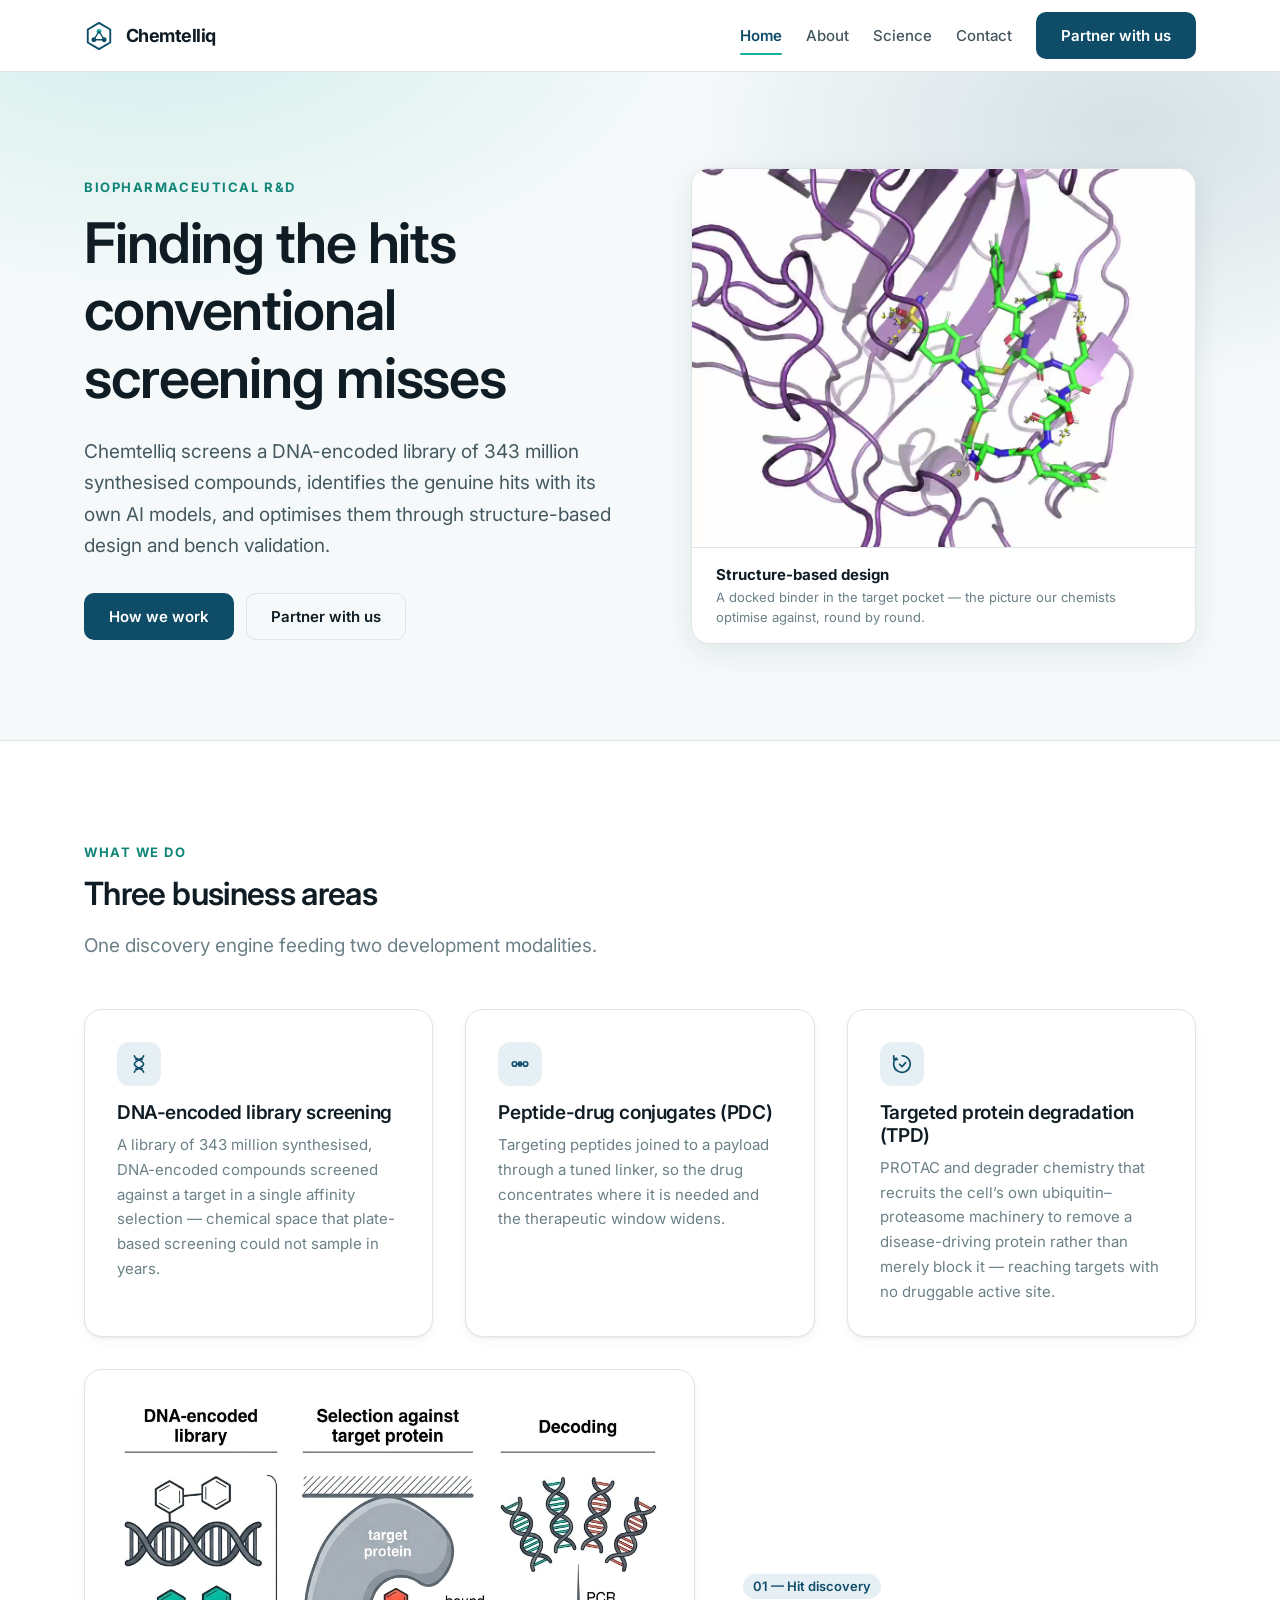
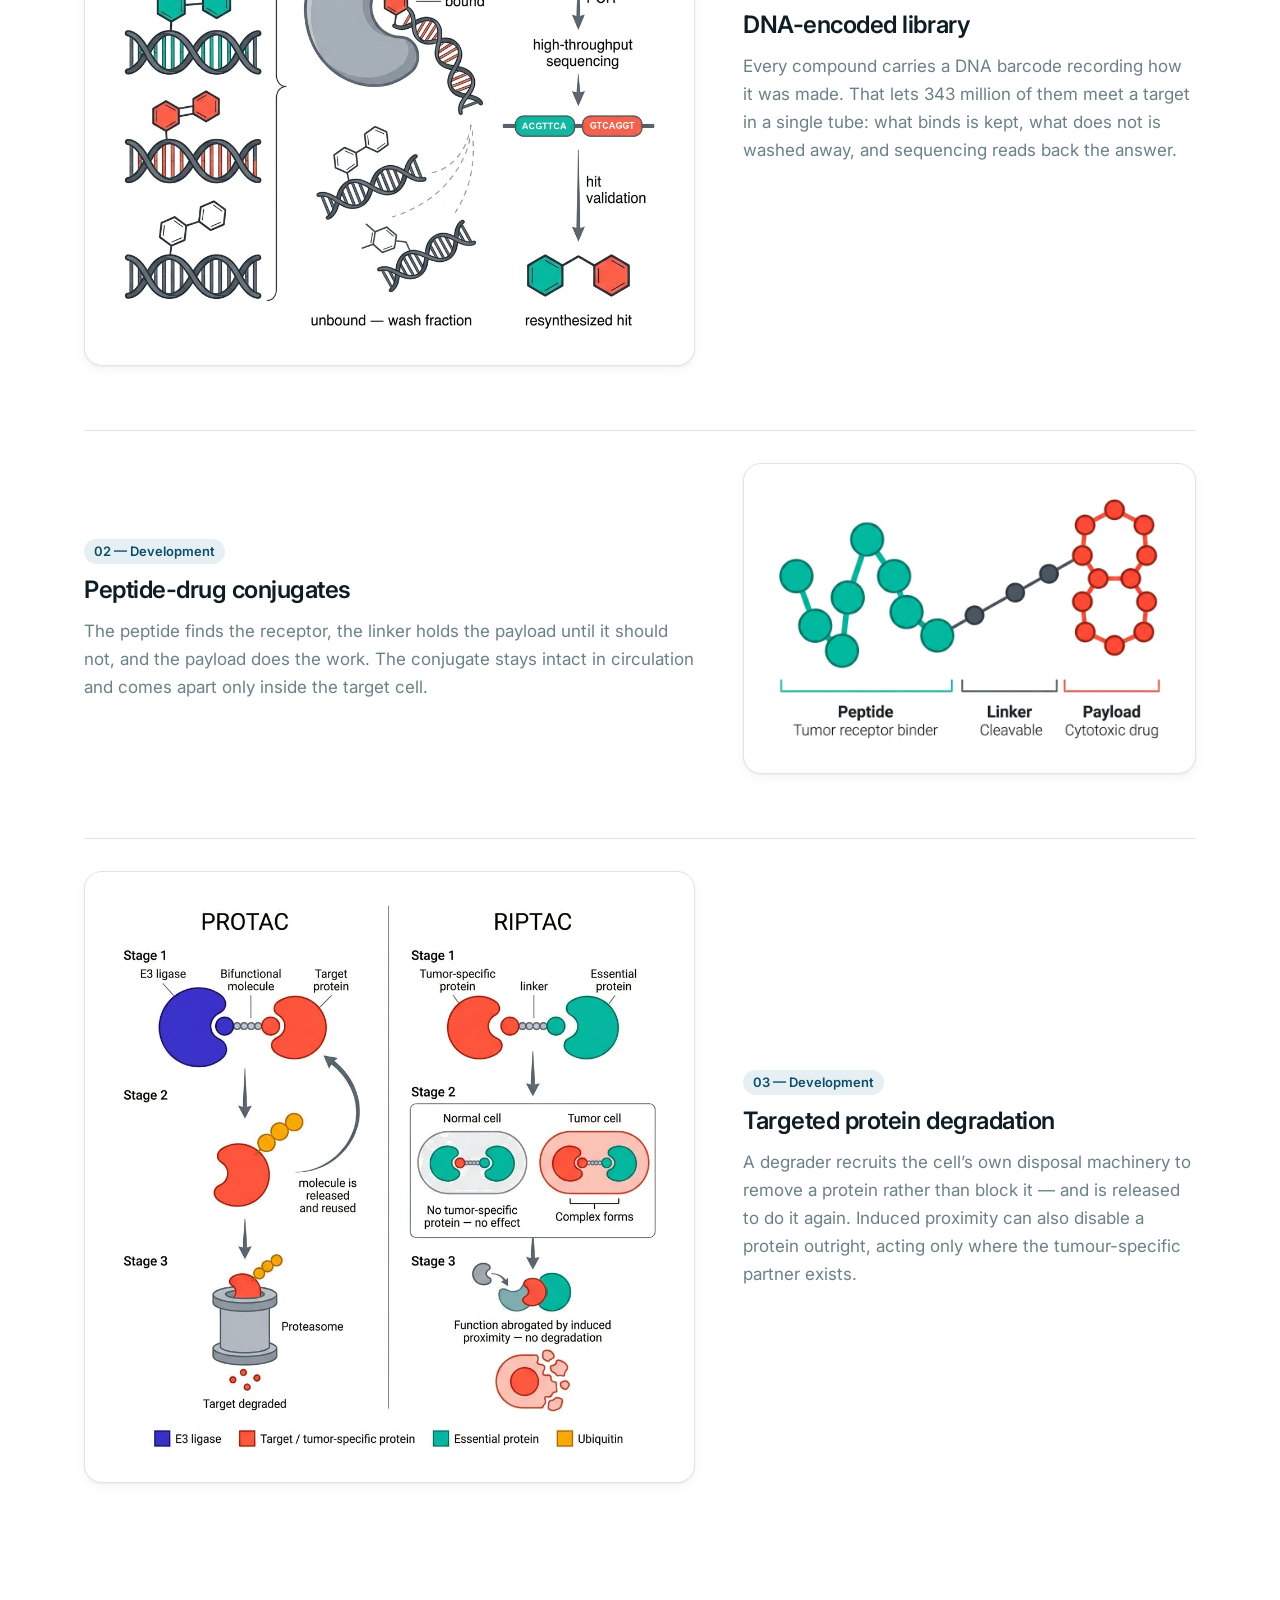
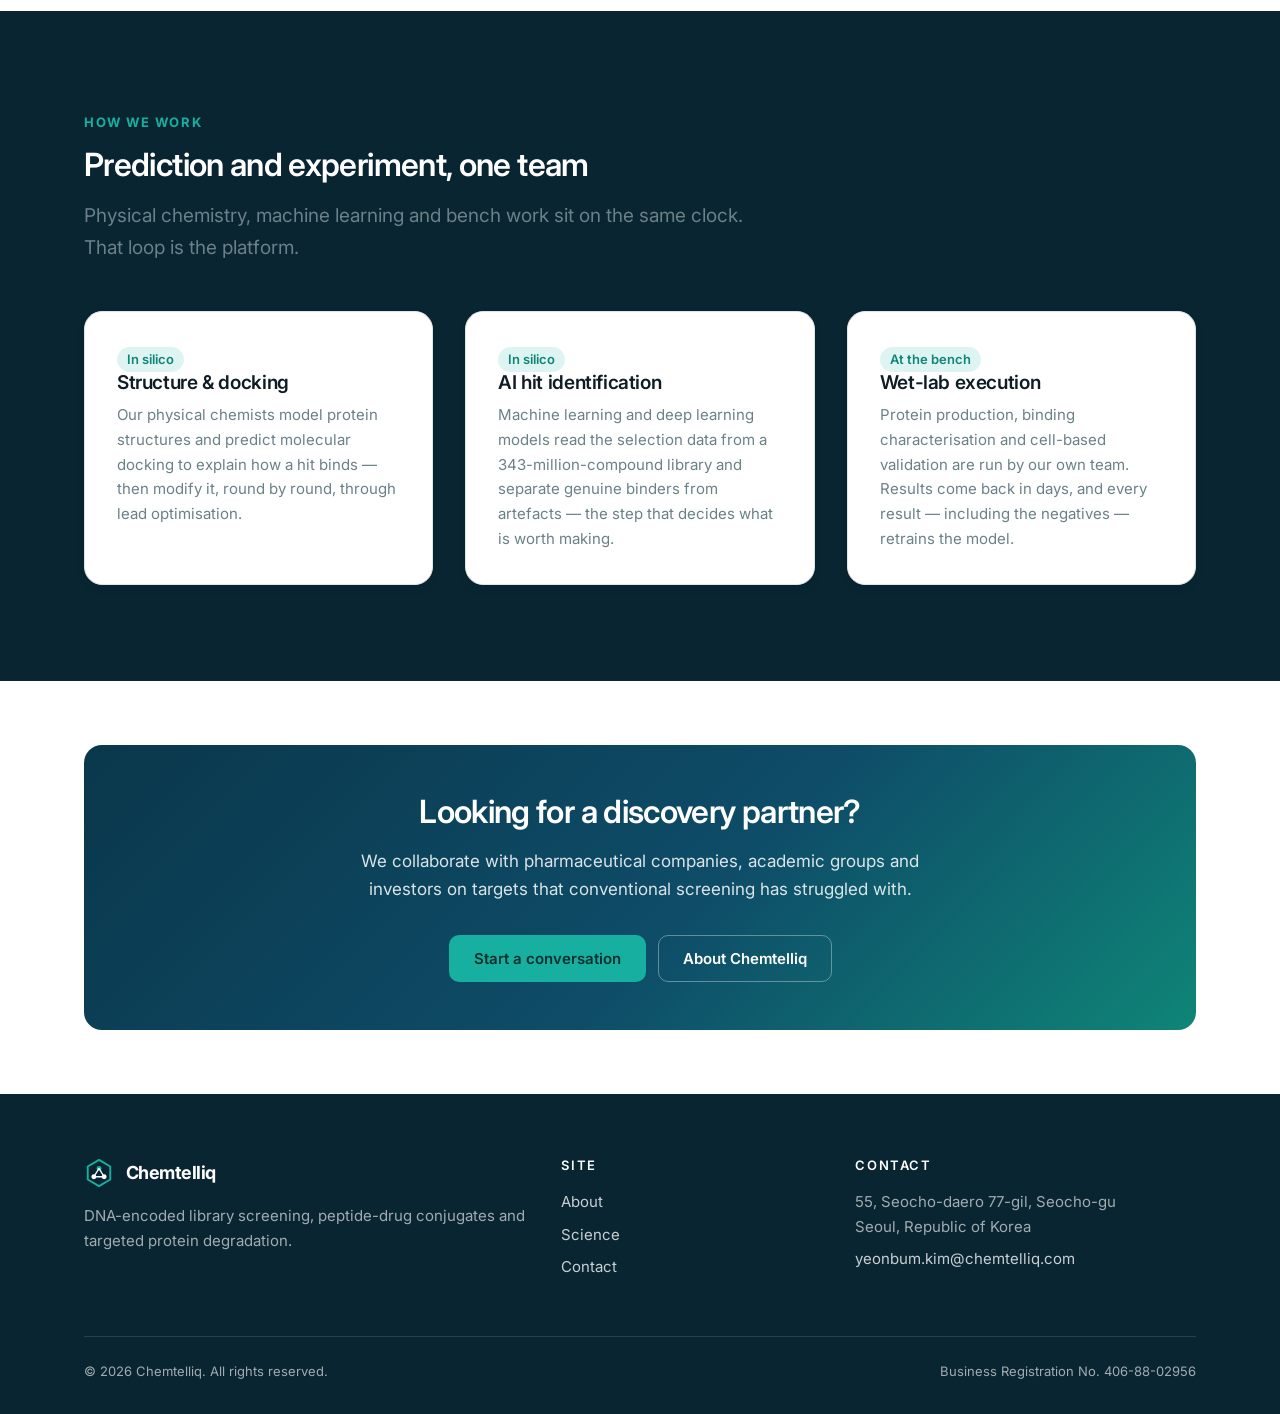
==== index.html @ c26b778a "Initial site Static corporate site for Chemtelliq: home, about, science, contact.  - DEL / PDC / TPD" ====
<!doctype html>
<html lang="en">
<head>
<meta charset="utf-8">
<meta name="viewport" content="width=device-width, initial-scale=1">
<title>Chemtelliq — DNA-encoded library screening and targeted therapeutics</title>
<meta name="description" content="Chemtelliq is a biopharmaceutical R&amp;D company in Seoul discovering hits through DNA-encoded library screening and developing peptide-drug conjugates and targeted protein degraders.">
<link rel="canonical" href="https://www.chemtelliq.com/">
<meta property="og:title" content="Chemtelliq — DNA-encoded library screening and targeted therapeutics">
<meta property="og:description" content="Chemtelliq is a biopharmaceutical R&amp;D company in Seoul discovering hits through DNA-encoded library screening and developing peptide-drug conjugates and targeted protein degraders.">
<meta property="og:type" content="website">
<meta property="og:url" content="https://www.chemtelliq.com/">
<link rel="icon" href="assets/img/favicon.svg" type="image/svg+xml">
<link rel="preconnect" href="https://fonts.googleapis.com">
<link rel="preconnect" href="https://fonts.gstatic.com" crossorigin>
<link href="https://fonts.googleapis.com/css2?family=Inter:wght@400;500;600;700&display=swap" rel="stylesheet">
<link rel="stylesheet" href="assets/css/main.css">
</head>
<body>
<a class="skip-link" href="#main">Skip to content</a>

<!-- ===== Header ===== -->
<header class="site-header">
  <div class="container">
    <a class="brand" href="index.html">
      <svg class="brand__mark" viewBox="0 0 32 32" aria-hidden="true">
        <path d="M16 2 28 9v14L16 30 4 23V9z" fill="none" stroke="#0e4c68" stroke-width="2" stroke-linejoin="round"/>
        <circle cx="16" cy="11" r="2.6" fill="#17b0a0"/>
        <circle cx="10.5" cy="20" r="2.6" fill="#0e4c68"/>
        <circle cx="21.5" cy="20" r="2.6" fill="#0e4c68"/>
        <path d="M16 11 10.5 20M16 11l5.5 9M10.5 20h11" stroke="#0e4c68" stroke-width="1.4"/>
      </svg>
      Chemtelliq
    </a>

    <button class="nav-toggle" data-nav-toggle type="button" aria-expanded="false" aria-controls="site-nav" aria-label="Toggle navigation">
      <span class="nav-toggle__bars"></span>
    </button>

    <nav class="nav" id="site-nav" data-nav aria-label="Main">
      <ul class="nav__list">
        <li><a class="nav__link" href="index.html" aria-current="page">Home</a></li>
        <li><a class="nav__link" href="about.html">About</a></li>
        <li><a class="nav__link" href="science.html">Science</a></li>
        <li><a class="nav__link" href="contact.html">Contact</a></li>
      </ul>
      <a class="btn btn--primary" href="contact.html">Partner with us</a>
    </nav>
  </div>
</header>

<main id="main">

  <!-- ===== Hero ===== -->
  <section class="hero">
    <div class="container hero__inner">
      <div>
        <span class="eyebrow">Biopharmaceutical R&amp;D</span>
        <!-- TODO (2-1): headline is a DRAFT - please confirm or rewrite -->
        <h1>Finding the hits conventional screening misses</h1>
        <!-- TODO (2-2): lead paragraph is a DRAFT -->
        <p class="hero__lead">
          Chemtelliq screens a DNA-encoded library of 343 million synthesised compounds,
          identifies the genuine hits with its own AI models, and optimises them through
          structure-based design and bench validation.
        </p>
        <div class="btn-row">
          <a class="btn btn--primary" href="science.html">How we work</a>
          <a class="btn btn--ghost" href="contact.html">Partner with us</a>
        </div>
      </div>

      <figure class="media-figure" data-reveal>
        <video
          poster="assets/video/docking-1-poster.jpg"
          src="assets/video/docking-1.mp4"
          autoplay muted loop playsinline preload="metadata"
          aria-label="A ligand bound in the pocket of a target protein, rotating slowly.
                      The protein backbone is drawn as a purple ribbon and the ligand as
                      green sticks, with predicted hydrogen-bond distances labelled."></video>
        <button class="media-toggle" type="button" data-media-toggle
                aria-pressed="false" aria-label="Pause animation">
          <svg class="icon-pause" viewBox="0 0 12 14" fill="currentColor" aria-hidden="true"><rect x="0" y="0" width="4" height="14" rx="1"/><rect x="8" y="0" width="4" height="14" rx="1"/></svg>
          <svg class="icon-play" viewBox="0 0 12 14" fill="currentColor" aria-hidden="true"><path d="M0 1.2v11.6a1 1 0 0 0 1.5.87l9.6-5.8a1 1 0 0 0 0-1.74L1.5.33A1 1 0 0 0 0 1.2z"/></svg>
        </button>
        <figcaption>
          <strong>Structure-based design</strong>
          A docked binder in the target pocket &mdash; the picture our chemists optimise
          against, round by round.
        </figcaption>
      </figure>
    </div>
  </section>

  <!-- ===== Capabilities ===== -->
  <section class="section">
    <div class="container">
      <div class="section-head" data-reveal>
        <span class="eyebrow">What we do</span>
        <h2>Three business areas</h2>
        <p>One discovery engine feeding two development modalities.</p>
      </div>

      <div class="grid grid--3">
        <article class="card card--link" data-reveal>
          <span class="card__icon" aria-hidden="true">
            <svg width="22" height="22" viewBox="0 0 24 24" fill="none" stroke="currentColor" stroke-width="1.8" stroke-linecap="round" stroke-linejoin="round">
              <path d="M7 3c0 4 10 5 10 9s-10 5-10 9"/><path d="M17 3c0 4-10 5-10 9s10 5 10 9"/><path d="M8.5 7h7M8.5 17h7"/>
            </svg>
          </span>
          <h3>DNA-encoded library screening</h3>
          <p>A library of 343 million synthesised, DNA-encoded compounds screened against a target in a single affinity selection &mdash; chemical space that plate-based screening could not sample in years.</p>
        </article>
        <article class="card card--link" data-reveal>
          <span class="card__icon" aria-hidden="true">
            <svg width="22" height="22" viewBox="0 0 24 24" fill="none" stroke="currentColor" stroke-width="1.8" stroke-linecap="round" stroke-linejoin="round">
              <circle cx="6" cy="12" r="2.5"/><circle cx="18" cy="12" r="2.5"/><path d="M8.5 12h7"/><path d="M11 9.5v5M13 9.5v5"/>
            </svg>
          </span>
          <h3>Peptide-drug conjugates (PDC)</h3>
          <p>Targeting peptides joined to a payload through a tuned linker, so the drug concentrates where it is needed and the therapeutic window widens.</p>
        </article>
        <article class="card card--link" data-reveal>
          <span class="card__icon" aria-hidden="true">
            <svg width="22" height="22" viewBox="0 0 24 24" fill="none" stroke="currentColor" stroke-width="1.8" stroke-linecap="round" stroke-linejoin="round">
              <path d="M12 3a9 9 0 1 1-6.4 2.6"/><path d="M3 3v4h4"/><path d="M9.5 12.5 12 15l4-4.5"/>
            </svg>
          </span>
          <h3>Targeted protein degradation (TPD)</h3>
          <p>PROTAC and degrader chemistry that recruits the cell&rsquo;s own ubiquitin&ndash;proteasome machinery to remove a disease-driving protein rather than merely block it &mdash; reaching targets with no druggable active site.</p>
        </article>
      </div>

      <div class="explainer mt-8">

        <figure class="explainer__row" data-reveal>
          <div class="explainer__media">
            <img src="assets/img/del-workflow.webp" width="1000" height="974" loading="lazy" decoding="async"
                 alt="Three stages side by side. DNA-encoded library: small molecules
                      each attached to a DNA double helix that encodes their structure.
                      Selection against target protein: the library is washed over an
                      immobilised target; one compound stays bound while the rest leave
                      in the wash fraction. Decoding: the bound compounds' DNA tags are
                      amplified by PCR, read by high-throughput sequencing, and the hit
                      is resynthesised without its tag for validation.">
          </div>
          <figcaption class="explainer__body">
            <span class="tag">01 &mdash; Hit discovery</span>
            <h3>DNA-encoded library</h3>
            <p>Every compound carries a DNA barcode recording how it was made. That lets
               343 million of them meet a target in a single tube: what binds is kept,
               what does not is washed away, and sequencing reads back the answer.</p>
          </figcaption>
        </figure>

        <figure class="explainer__row explainer__row--flip" data-reveal>
          <div class="explainer__media">
            <img src="assets/img/pdc-structure.webp" width="956" height="620" loading="lazy" decoding="async"
                 alt="A peptide-drug conjugate in three parts: a chain of linked circles
                      labelled Peptide, tumour receptor binder; a short chain labelled
                      Linker, cleavable; and a ring structure labelled Payload,
                      cytotoxic drug.">
          </div>
          <figcaption class="explainer__body">
            <span class="tag">02 &mdash; Development</span>
            <h3>Peptide-drug conjugates</h3>
            <p>The peptide finds the receptor, the linker holds the payload until it
               should not, and the payload does the work. The conjugate stays intact in
               circulation and comes apart only inside the target cell.</p>
          </figcaption>
        </figure>

        <figure class="explainer__row" data-reveal>
          <div class="explainer__media">
            <img src="assets/img/tpd-protac-riptac.webp" width="999" height="1001" loading="lazy" decoding="async"
                 alt="Two approaches side by side. PROTAC: a bifunctional molecule brings
                      an E3 ligase and the target protein together, the target is
                      ubiquitinated and destroyed by the proteasome, and the molecule is
                      released and reused. RIPTAC: a linker holds a tumour-specific
                      protein against an essential protein; in a normal cell the
                      tumour-specific protein is absent so nothing happens, while in a
                      tumour cell the complex forms and the essential protein's function
                      is abrogated by induced proximity, without degradation.">
          </div>
          <figcaption class="explainer__body">
            <span class="tag">03 &mdash; Development</span>
            <h3>Targeted protein degradation</h3>
            <p>A degrader recruits the cell&rsquo;s own disposal machinery to remove a
               protein rather than block it &mdash; and is released to do it again.
               Induced proximity can also disable a protein outright, acting only where
               the tumour-specific partner exists.</p>
          </figcaption>
        </figure>

      </div>
    </div>
  </section>

  <!-- ===== How we work: in silico + at the bench ===== -->
  <section class="section section--dark">
    <div class="container">
      <div class="section-head" data-reveal>
        <span class="eyebrow">How we work</span>
        <h2>Prediction and experiment, one team</h2>
        <p>Physical chemistry, machine learning and bench work sit on the same clock.
           That loop is the platform.</p>
      </div>

      <div class="grid grid--3">
        <article class="card" data-reveal>
          <span class="tag tag--accent">In silico</span>
          <h3>Structure &amp; docking</h3>
          <p>Our physical chemists model protein structures and predict molecular
             docking to explain how a hit binds &mdash; then modify it, round by round,
             through lead optimisation.</p>
        </article>

        <article class="card" data-reveal>
          <span class="tag tag--accent">In silico</span>
          <h3>AI hit identification</h3>
          <p>Machine learning and deep learning models read the selection data from a
             343-million-compound library and separate genuine binders from artefacts
             &mdash; the step that decides what is worth making.</p>
        </article>

        <article class="card" data-reveal>
          <span class="tag tag--accent">At the bench</span>
          <h3>Wet-lab execution</h3>
          <p>Protein production, binding characterisation and cell-based validation are
             run by our own team. Results come back in days, and every result &mdash;
             including the negatives &mdash; retrains the model.</p>
        </article>
      </div>
    </div>
  </section>

  <!-- ===== Key figures (REMOVED) =====
       The 343M / 2 / 2024 band was taken out at the client's request.
       Original markup is archived in README.md under "Archived sections". -->

  <!-- ===== Pipeline (REMOVED) =====
       The whole pipeline block - stage chart, note and "View as table" - was taken
       out of the home page along with pipeline.html. Original markup is archived in
       README.md under "Archived sections". -->

  <!-- ===== CTA ===== -->
  <section class="section section--tight">
    <div class="container">
      <div class="cta" data-reveal>
        <h2>Looking for a discovery partner?</h2>
        <p>We collaborate with pharmaceutical companies, academic groups and investors
           on targets that conventional screening has struggled with.</p>
        <div class="btn-row">
          <a class="btn btn--accent" href="contact.html">Start a conversation</a>
          <a class="btn btn--on-dark" href="about.html">About Chemtelliq</a>
        </div>
      </div>
    </div>
  </section>



</main>

<!-- ===== Footer ===== -->
<footer class="site-footer">
  <div class="container">
    <div class="footer__grid">
      <div class="footer__brand">
        <a class="brand" href="index.html">
          <svg class="brand__mark" viewBox="0 0 32 32" aria-hidden="true">
            <path d="M16 2 28 9v14L16 30 4 23V9z" fill="none" stroke="#17b0a0" stroke-width="2" stroke-linejoin="round"/>
            <circle cx="16" cy="11" r="2.6" fill="#17b0a0"/>
            <circle cx="10.5" cy="20" r="2.6" fill="#ffffff"/>
            <circle cx="21.5" cy="20" r="2.6" fill="#ffffff"/>
            <path d="M16 11 10.5 20M16 11l5.5 9M10.5 20h11" stroke="#ffffff" stroke-width="1.4"/>
          </svg>
          Chemtelliq
        </a>
        <p>DNA-encoded library screening, peptide-drug conjugates and targeted protein degradation.</p>
      </div>

      <div>
        <h4>Site</h4>
        <ul class="footer__list">
          <li><a href="about.html">About</a></li>
          <li><a href="science.html">Science</a></li>
          <li><a href="contact.html">Contact</a></li>
        </ul>
      </div>

      <div>
        <h4>Contact</h4>
        <ul class="footer__list">
          <!-- TODO: building name / floor / unit still missing from the address -->
          <li>55, Seocho-daero 77-gil, Seocho-gu<br>Seoul, Republic of Korea</li>
          <li><a href="mailto:yeonbum.kim@chemtelliq.com">yeonbum.kim@chemtelliq.com</a></li>
        </ul>
      </div>
    </div>

    <div class="footer__bottom">
      <!-- TODO: confirm the registered English company name (Inc. / Co., Ltd.) and
           whether the representative director's name should be listed here -->
      <span>&copy; <span data-year>2026</span> Chemtelliq. All rights reserved.</span>
      <span>Business Registration No. 406-88-02956</span>
    </div>
  </div>
</footer>

<script src="assets/js/main.js" defer></script>
</body>
</html>
---- assets/css/main.css ----
/* ============================================================
   Chemtelliq — main.css
   Design tokens first, then base, layout, components, utilities.
   Keep component blocks self-contained so they port cleanly to
   a component framework later.
   ============================================================ */

/* ---------- Tokens ---------- */
:root {
  /* Brand */
  --c-brand:        #0e4c68;
  --c-brand-dark:   #0a374b;
  --c-brand-light:  #e6f0f4;
  --c-accent:       #17b0a0;
  --c-accent-dark:  #0f8577;

  /* Neutrals */
  --c-ink:          #0f1c24;
  --c-body:         #44585f;
  --c-muted:        #6b8087;
  --c-line:         #dde5e8;
  --c-surface:      #ffffff;
  --c-surface-alt:  #f5f9fa;
  --c-surface-deep: #0a2532;

  /* Type */
  --font-sans: "Inter", -apple-system, BlinkMacSystemFont, "Segoe UI",
               "Apple SD Gothic Neo", "Noto Sans KR", Roboto, sans-serif;

  --fs-xs:   0.8125rem;
  --fs-sm:   0.9375rem;
  --fs-base: 1.0625rem;
  --fs-lg:   1.1875rem;
  --fs-xl:   1.5rem;
  --fs-2xl:  2rem;
  --fs-3xl:  2.75rem;
  --fs-4xl:  3.5rem;

  /* Space */
  --sp-1: 0.25rem;
  --sp-2: 0.5rem;
  --sp-3: 0.75rem;
  --sp-4: 1rem;
  --sp-6: 1.5rem;
  --sp-8: 2rem;
  --sp-12: 3rem;
  --sp-16: 4rem;
  --sp-24: 6rem;

  /* Other */
  --radius:    10px;
  --radius-lg: 18px;
  --shadow-sm: 0 1px 2px rgba(15, 28, 36, .06), 0 4px 12px rgba(15, 28, 36, .04);
  --shadow-md: 0 8px 30px rgba(15, 28, 36, .09);
  --maxw:      1160px;
  --header-h:  72px;
  --ease:      cubic-bezier(.22, .61, .36, 1);
}

/* ---------- Reset / base ---------- */
*, *::before, *::after { box-sizing: border-box; }

html {
  -webkit-text-size-adjust: 100%;
  scroll-behavior: smooth;
  scroll-padding-top: calc(var(--header-h) + 16px);
}

body {
  margin: 0;
  font-family: var(--font-sans);
  font-size: var(--fs-base);
  line-height: 1.65;
  color: var(--c-body);
  background: var(--c-surface);
  -webkit-font-smoothing: antialiased;
  text-rendering: optimizeLegibility;
}

h1, h2, h3, h4 {
  margin: 0 0 var(--sp-4);
  color: var(--c-ink);
  font-weight: 600;
  line-height: 1.2;
  letter-spacing: -0.02em;
}
h1 { font-size: var(--fs-3xl); }
h2 { font-size: var(--fs-2xl); }
h3 { font-size: var(--fs-xl); }
h4 { font-size: var(--fs-lg); }

p  { margin: 0 0 var(--sp-4); }
p:last-child { margin-bottom: 0; }

a {
  color: var(--c-brand);
  text-decoration: none;
  transition: color .18s var(--ease);
}
a:hover { color: var(--c-accent-dark); }

img, svg { max-width: 100%; height: auto; display: block; }

ul, ol { margin: 0 0 var(--sp-4); padding-left: 1.25em; }
li + li { margin-top: var(--sp-2); }

hr { border: 0; border-top: 1px solid var(--c-line); margin: var(--sp-12) 0; }

:focus-visible {
  outline: 3px solid var(--c-accent);
  outline-offset: 3px;
  border-radius: 4px;
}

/* ---------- Layout ---------- */
.container {
  width: 100%;
  max-width: var(--maxw);
  margin-inline: auto;
  padding-inline: var(--sp-6);
}
.container--narrow { max-width: 780px; }

.section { padding-block: var(--sp-24); }
.section--tight { padding-block: var(--sp-16); }
.section--alt { background: var(--c-surface-alt); }
.section--dark {
  background: var(--c-surface-deep);
  color: rgba(255, 255, 255, .78);
}
.section--dark h1,
.section--dark h2,
.section--dark h3 { color: #fff; }

.grid { display: grid; gap: var(--sp-8); }
@media (min-width: 720px) {
  .grid--2 { grid-template-columns: repeat(2, 1fr); }
  .grid--3 { grid-template-columns: repeat(3, 1fr); }
}
@media (min-width: 960px) {
  .grid--4 { grid-template-columns: repeat(4, 1fr); }
}

.stack > * + * { margin-top: var(--sp-4); }

/* ---------- Skip link ---------- */
.skip-link {
  position: absolute;
  left: -9999px;
  top: 0;
  z-index: 100;
  background: var(--c-brand);
  color: #fff;
  padding: var(--sp-3) var(--sp-4);
  border-radius: 0 0 var(--radius) 0;
}
.skip-link:focus { left: 0; color: #fff; }

/* ---------- Header ---------- */
.site-header {
  position: sticky;
  top: 0;
  z-index: 50;
  height: var(--header-h);
  display: flex;
  align-items: center;
  background: rgba(255, 255, 255, .88);
  backdrop-filter: saturate(160%) blur(12px);
  border-bottom: 1px solid var(--c-line);
}
.site-header .container {
  display: flex;
  align-items: center;
  justify-content: space-between;
  gap: var(--sp-6);
}

.brand {
  display: inline-flex;
  align-items: center;
  gap: var(--sp-3);
  font-weight: 700;
  font-size: 1.125rem;
  letter-spacing: -0.03em;
  color: var(--c-ink);
}
.brand:hover { color: var(--c-ink); }
.brand__mark {
  width: 30px;
  height: 30px;
  flex: none;
}

.nav { display: flex; align-items: center; gap: var(--sp-6); }
.nav__list {
  display: flex;
  align-items: center;
  gap: var(--sp-6);
  list-style: none;
  margin: 0;
  padding: 0;
}
.nav__list li { margin: 0; }
.nav__link {
  font-size: var(--fs-sm);
  font-weight: 500;
  color: var(--c-body);
  padding-block: var(--sp-2);
  position: relative;
}
.nav__link:hover { color: var(--c-ink); }
.nav__link[aria-current="page"] { color: var(--c-brand); font-weight: 600; }
.nav__link[aria-current="page"]::after {
  content: "";
  position: absolute;
  left: 0; right: 0; bottom: -2px;
  height: 2px;
  background: var(--c-accent);
  border-radius: 2px;
}

.nav-toggle {
  display: none;
  width: 42px;
  height: 42px;
  border: 1px solid var(--c-line);
  border-radius: var(--radius);
  background: var(--c-surface);
  cursor: pointer;
  padding: 0;
  align-items: center;
  justify-content: center;
}
.nav-toggle__bars,
.nav-toggle__bars::before,
.nav-toggle__bars::after {
  display: block;
  width: 18px;
  height: 2px;
  background: var(--c-ink);
  border-radius: 2px;
  transition: transform .22s var(--ease), opacity .16s linear;
}
.nav-toggle__bars { position: relative; }
.nav-toggle__bars::before,
.nav-toggle__bars::after { content: ""; position: absolute; left: 0; }
.nav-toggle__bars::before { top: -6px; }
.nav-toggle__bars::after  { top: 6px; }
.nav-toggle[aria-expanded="true"] .nav-toggle__bars { background: transparent; }
.nav-toggle[aria-expanded="true"] .nav-toggle__bars::before { transform: translateY(6px) rotate(45deg); }
.nav-toggle[aria-expanded="true"] .nav-toggle__bars::after  { transform: translateY(-6px) rotate(-45deg); }

@media (max-width: 860px) {
  .nav-toggle { display: inline-flex; }
  /* Anchored to the header rather than the viewport: the header's
     backdrop-filter makes it a containing block, so `fixed` here would
     resolve against the header anyway — absolute is the honest version. */
  .nav {
    position: absolute;
    top: 100%;
    left: 0;
    right: 0;
    display: block;
    max-height: calc(100vh - var(--header-h));
    overflow-y: auto;
    background: var(--c-surface);
    border-bottom: 1px solid var(--c-line);
    box-shadow: var(--shadow-md);
    padding: var(--sp-4) var(--sp-6) var(--sp-8);
    transform: translateY(-8px);
    opacity: 0;
    visibility: hidden;
    transition: opacity .18s linear, transform .22s var(--ease), visibility .18s;
  }
  .nav[data-open="true"] { opacity: 1; visibility: visible; transform: none; }
  .nav__list { flex-direction: column; align-items: stretch; gap: 0; }
  .nav__list li + li { border-top: 1px solid var(--c-line); }
  .nav__link { display: block; padding: var(--sp-4) 0; font-size: var(--fs-base); }
  .nav__link[aria-current="page"]::after { display: none; }
  .nav .btn { margin-top: var(--sp-4); width: 100%; justify-content: center; }
}

/* ---------- Buttons ---------- */
.btn {
  display: inline-flex;
  align-items: center;
  gap: var(--sp-2);
  padding: var(--sp-3) var(--sp-6);
  border-radius: var(--radius);
  border: 1px solid transparent;
  font-size: var(--fs-sm);
  font-weight: 600;
  line-height: 1.4;
  cursor: pointer;
  transition: background .18s var(--ease), border-color .18s var(--ease),
              color .18s var(--ease), transform .12s var(--ease);
}
.btn:active { transform: translateY(1px); }

.btn--primary { background: var(--c-brand); color: #fff; }
.btn--primary:hover { background: var(--c-brand-dark); color: #fff; }

.btn--accent { background: var(--c-accent); color: #04302b; }
.btn--accent:hover { background: var(--c-accent-dark); color: #fff; }

.btn--ghost {
  background: transparent;
  border-color: var(--c-line);
  color: var(--c-ink);
}
.btn--ghost:hover { border-color: var(--c-brand); color: var(--c-brand); }

.btn--on-dark {
  background: transparent;
  border-color: rgba(255, 255, 255, .35);
  color: #fff;
}
.btn--on-dark:hover { background: rgba(255, 255, 255, .1); color: #fff; }

.btn-row { display: flex; flex-wrap: wrap; gap: var(--sp-3); }

/* ---------- Hero ---------- */
.hero {
  position: relative;
  overflow: hidden;
  background:
    radial-gradient(900px 480px at 12% -10%, rgba(23, 176, 160, .16), transparent 60%),
    radial-gradient(700px 420px at 88% 8%, rgba(14, 76, 104, .14), transparent 62%),
    var(--c-surface-alt);
  border-bottom: 1px solid var(--c-line);
  padding-block: var(--sp-24);
}
.hero__inner {
  display: grid;
  gap: var(--sp-12);
  align-items: center;
}
@media (min-width: 960px) {
  .hero__inner { grid-template-columns: 1.05fr .95fr; }
}
.hero h1 {
  font-size: clamp(2.25rem, 1.4rem + 3.4vw, var(--fs-4xl));
  margin-bottom: var(--sp-6);
}
.hero__lead {
  font-size: var(--fs-lg);
  color: var(--c-body);
  max-width: 46ch;
  margin-bottom: var(--sp-8);
}
.hero__visual {
  border-radius: var(--radius-lg);
  background: var(--c-surface);
  border: 1px solid var(--c-line);
  box-shadow: var(--shadow-md);
  padding: var(--sp-8);
}

/* ---- Media figure (autoplaying loop) ---- */
.media-figure {
  margin: 0;
  border-radius: var(--radius-lg);
  background: var(--c-surface);
  border: 1px solid var(--c-line);
  box-shadow: var(--shadow-md);
  overflow: hidden;
  position: relative;
}
.media-figure video {
  display: block;
  width: 100%;
  aspect-ratio: 4 / 3;
  object-fit: cover;
  background: #fff;
}
.media-figure figcaption {
  padding: var(--sp-4) var(--sp-6);
  border-top: 1px solid var(--c-line);
  font-size: var(--fs-xs);
  color: var(--c-muted);
  line-height: 1.5;
}
.media-figure figcaption strong {
  display: block;
  color: var(--c-ink);
  font-size: var(--fs-sm);
  margin-bottom: 2px;
}

/* Pause control - autoplaying media longer than 5s must be stoppable */
.media-toggle {
  position: absolute;
  top: var(--sp-3);
  right: var(--sp-3);
  width: 36px;
  height: 36px;
  display: inline-flex;
  align-items: center;
  justify-content: center;
  padding: 0;
  border: 1px solid var(--c-line);
  border-radius: 50%;
  background: rgba(255, 255, 255, .82);
  backdrop-filter: blur(6px);
  color: var(--c-ink);
  cursor: pointer;
  opacity: 0;
  transition: opacity .18s var(--ease), background .18s var(--ease);
}
.media-figure:hover .media-toggle,
.media-toggle:focus-visible { opacity: 1; }
.media-toggle:hover { background: #fff; }
.media-toggle svg { width: 14px; height: 14px; }
.media-toggle .icon-play  { display: none; }
.media-toggle[aria-pressed="true"] .icon-play  { display: block; }
.media-toggle[aria-pressed="true"] .icon-pause { display: none; }

@media (prefers-reduced-motion: reduce) {
  .media-toggle { opacity: 1; }
}

/* ---------- Eyebrow / section head ---------- */
.eyebrow {
  display: inline-block;
  font-size: var(--fs-xs);
  font-weight: 700;
  letter-spacing: .12em;
  text-transform: uppercase;
  color: var(--c-accent-dark);
  margin-bottom: var(--sp-3);
}
.section--dark .eyebrow { color: var(--c-accent); }

/* A .card keeps its light surface inside a dark section, so its own headings
   must stay ink - the blanket white-heading rule above would erase them. */
.section--dark .card h1,
.section--dark .card h2,
.section--dark .card h3,
.section--dark .card h4 { color: var(--c-ink); }
.section--dark .card p  { color: var(--c-muted); }

.section-head { max-width: 700px; margin-bottom: var(--sp-12); }
.section-head p { font-size: var(--fs-lg); color: var(--c-muted); }
.section-head--center { margin-inline: auto; text-align: center; }

/* ---------- Cards ---------- */
.card {
  background: var(--c-surface);
  border: 1px solid var(--c-line);
  border-radius: var(--radius-lg);
  padding: var(--sp-8);
  box-shadow: var(--shadow-sm);
  transition: transform .2s var(--ease), box-shadow .2s var(--ease),
              border-color .2s var(--ease);
}
.card--link:hover {
  transform: translateY(-3px);
  box-shadow: var(--shadow-md);
  border-color: var(--c-brand-light);
}
.card__icon {
  width: 44px;
  height: 44px;
  border-radius: 12px;
  background: var(--c-brand-light);
  color: var(--c-brand);
  display: inline-flex;
  align-items: center;
  justify-content: center;
  margin-bottom: var(--sp-4);
}
.card h3 { font-size: var(--fs-lg); margin-bottom: var(--sp-2); }
.card p  { font-size: var(--fs-sm); color: var(--c-muted); }

/* ---------- Stats ---------- */
.stats { display: grid; gap: var(--sp-8); }
@media (min-width: 640px) { .stats { grid-template-columns: repeat(2, 1fr); } }
@media (min-width: 900px) { .stats { grid-template-columns: repeat(4, 1fr); } }
.stat__value {
  font-size: var(--fs-3xl);
  font-weight: 700;
  letter-spacing: -0.03em;
  color: var(--c-ink);
  line-height: 1.05;
}
.section--dark .stat__value { color: #fff; }
.stat__label {
  font-size: var(--fs-sm);
  color: var(--c-muted);
  margin-top: var(--sp-2);
}
.section--dark .stat__label { color: rgba(255, 255, 255, .62); }

/* ---------- Pipeline table ---------- */
.table-wrap { overflow-x: auto; -webkit-overflow-scrolling: touch; }
.table {
  width: 100%;
  min-width: 680px;
  border-collapse: collapse;
  font-size: var(--fs-sm);
}
.table th, .table td {
  text-align: left;
  padding: var(--sp-4);
  border-bottom: 1px solid var(--c-line);
  vertical-align: middle;
}
.table thead th {
  font-size: var(--fs-xs);
  font-weight: 700;
  letter-spacing: .08em;
  text-transform: uppercase;
  color: var(--c-muted);
  border-bottom-width: 2px;
}
.table tbody tr:hover { background: var(--c-surface-alt); }
.table td:first-child { font-weight: 600; color: var(--c-ink); }

.phase {
  display: inline-block;
  height: 8px;
  border-radius: 4px;
  background: var(--c-brand-light);
  width: 100%;
  min-width: 120px;
  position: relative;
  overflow: hidden;
}
.phase::before {
  content: "";
  position: absolute;
  inset: 0 auto 0 0;
  width: var(--progress, 25%);
  background: linear-gradient(90deg, var(--c-brand), var(--c-accent));
  border-radius: 4px;
}

.tag {
  display: inline-block;
  padding: 2px 10px;
  border-radius: 999px;
  font-size: var(--fs-xs);
  font-weight: 600;
  background: var(--c-brand-light);
  color: var(--c-brand);
}
.tag--accent { background: rgba(23, 176, 160, .14); color: var(--c-accent-dark); }

/* ---------- Modality explainer rows ----------
   Labelled diagrams need width to stay legible, so each modality gets a row:
   figure on one side, the explanation on the other. */
.explainer { display: grid; gap: var(--sp-8); }

.explainer__row {
  display: grid;
  gap: var(--sp-8);
  align-items: center;
  padding-block: var(--sp-8);
  border-top: 1px solid var(--c-line);
  margin: 0;
}
.explainer__row:first-child { border-top: 0; padding-top: 0; }

@media (min-width: 880px) {
  .explainer__row { grid-template-columns: 1.35fr 1fr; gap: var(--sp-12); }
  .explainer__row--flip .explainer__media { order: 2; }
}

.explainer__media {
  display: grid;
  gap: var(--sp-4);
  background: var(--c-surface);
  border: 1px solid var(--c-line);
  border-radius: var(--radius-lg);
  padding: var(--sp-6);
  box-shadow: var(--shadow-sm);
}
.explainer__media img { width: 100%; height: auto; display: block; }

.explainer__body h3 {
  font-size: var(--fs-xl);
  margin-bottom: var(--sp-3);
}
.explainer__body p { color: var(--c-muted); }
.explainer__body .tag { margin-bottom: var(--sp-3); }

/* ---------- Pipeline stage chart ----------
   Single series: every program sits at the same stage, so the message is carried by
   the stage axis, not by varying bar lengths. One hue, and no legend - a legend with
   a single swatch would only restate the heading. Bar #0e4c68 on white = 9.3:1. */
.pipeline-wrap { overflow-x: auto; -webkit-overflow-scrolling: touch; }

.pipeline {
  min-width: 660px;
  --label-w: 210px;
  --stages: 5;
}

.pipeline__head,
.pipeline__row {
  display: grid;
  grid-template-columns: var(--label-w) 1fr;
  align-items: center;
  gap: var(--sp-4);
}

.pipeline__axis { display: grid; grid-template-columns: repeat(var(--stages), 1fr); }
.pipeline__axis span {
  font-size: var(--fs-xs);
  font-weight: 700;
  letter-spacing: .06em;
  text-transform: uppercase;
  color: var(--c-muted);
  padding: 0 var(--sp-2) var(--sp-3);
  border-left: 1px solid var(--c-line);
  line-height: 1.3;
}
.pipeline__head { border-bottom: 2px solid var(--c-line); }

.pipeline__row { padding-block: var(--sp-4); border-bottom: 1px solid var(--c-line); }
.pipeline__row:hover { background: var(--c-surface-alt); }

.pipeline__name { line-height: 1.35; }
.pipeline__name strong {
  display: block;
  color: var(--c-ink);
  font-size: var(--fs-base);
  font-weight: 600;
}
.pipeline__name span { font-size: var(--fs-xs); color: var(--c-muted); }

/* The track is the runway still ahead; hairlines mark the stage boundaries. */
.pipeline__track {
  position: relative;
  height: 14px;
  background-image: linear-gradient(to right, var(--c-line) 1px, transparent 1px);
  background-size: calc(100% / var(--stages)) 100%;
}
.pipeline__bar {
  position: absolute;
  inset: 0 auto 0 0;
  width: calc(var(--stage, 1) * 100% / var(--stages));
  background: var(--c-brand);
  border-radius: 0 4px 4px 0;   /* square at the baseline, rounded data-end */
}

.pipeline__note { font-size: var(--fs-xs); color: var(--c-muted); margin-top: var(--sp-6); }

/* Table view - values never depend on the graphic alone */
.pipeline-table { margin-top: var(--sp-6); }
.pipeline-table summary {
  font-size: var(--fs-sm);
  font-weight: 600;
  color: var(--c-brand);
  cursor: pointer;
  padding: var(--sp-2) 0;
}
.pipeline-table summary:hover { color: var(--c-accent-dark); }
.pipeline-table[open] summary { margin-bottom: var(--sp-4); }

@media (max-width: 640px) { .pipeline { --label-w: 150px; } }

/* ---------- Page header ---------- */
.page-head {
  background:
    radial-gradient(700px 320px at 20% -30%, rgba(23, 176, 160, .14), transparent 60%),
    var(--c-surface-alt);
  border-bottom: 1px solid var(--c-line);
  padding-block: var(--sp-16);
}
.page-head p { font-size: var(--fs-lg); color: var(--c-muted); max-width: 60ch; }

.breadcrumb {
  font-size: var(--fs-sm);
  color: var(--c-muted);
  margin-bottom: var(--sp-4);
}
.breadcrumb a { color: var(--c-muted); }
.breadcrumb a:hover { color: var(--c-brand); }

/* ---------- Prose ---------- */
.prose h2 { margin-top: var(--sp-12); }
.prose h2:first-child { margin-top: 0; }
.prose h3 { margin-top: var(--sp-8); }
.prose ul { color: var(--c-body); }

/* ---------- Timeline ---------- */
.timeline { list-style: none; margin: 0; padding: 0; }
.timeline li {
  position: relative;
  padding: 0 0 var(--sp-8) var(--sp-8);
  border-left: 2px solid var(--c-line);
  margin: 0;
}
.timeline li:last-child { padding-bottom: 0; border-left-color: transparent; }
.timeline li::before {
  content: "";
  position: absolute;
  left: -7px;
  top: 6px;
  width: 12px;
  height: 12px;
  border-radius: 50%;
  background: var(--c-accent);
  border: 2px solid var(--c-surface);
}
.timeline__year {
  display: block;
  font-size: var(--fs-xs);
  font-weight: 700;
  letter-spacing: .1em;
  text-transform: uppercase;
  color: var(--c-accent-dark);
  margin-bottom: var(--sp-1);
}

/* ---------- Forms ---------- */
.form { display: grid; gap: var(--sp-5); }
.field { display: grid; gap: var(--sp-2); }
.field label {
  font-size: var(--fs-sm);
  font-weight: 600;
  color: var(--c-ink);
}
.field .req { color: #c2410c; }
.field input,
.field select,
.field textarea {
  width: 100%;
  padding: var(--sp-3) var(--sp-4);
  font: inherit;
  font-size: var(--fs-sm);
  color: var(--c-ink);
  background: var(--c-surface);
  border: 1px solid var(--c-line);
  border-radius: var(--radius);
  transition: border-color .18s var(--ease), box-shadow .18s var(--ease);
}
.field textarea { min-height: 150px; resize: vertical; }
.field input:focus,
.field select:focus,
.field textarea:focus {
  outline: none;
  border-color: var(--c-brand);
  box-shadow: 0 0 0 3px rgba(14, 76, 104, .12);
}
.field__hint { font-size: var(--fs-xs); color: var(--c-muted); }
.field--row { display: grid; gap: var(--sp-5); }
@media (min-width: 640px) { .field--row { grid-template-columns: 1fr 1fr; } }

/* Honeypot - off-screen rather than display:none, which some bots skip */
.hp {
  position: absolute;
  left: -9999px;
  width: 1px;
  height: 1px;
  overflow: hidden;
}

.form-note {
  font-size: var(--fs-xs);
  color: var(--c-muted);
}
.form-status {
  font-size: var(--fs-sm);
  padding: var(--sp-3) var(--sp-4);
  border-radius: var(--radius);
  display: none;
}
.form-status[data-state="ok"] {
  display: block;
  background: rgba(23, 176, 160, .12);
  color: var(--c-accent-dark);
}
.form-status[data-state="error"] {
  display: block;
  background: #fef2f2;
  color: #b91c1c;
}

/* ---------- CTA band ---------- */
.cta {
  background: linear-gradient(135deg, var(--c-brand-dark), var(--c-brand) 55%, var(--c-accent-dark));
  color: rgba(255, 255, 255, .85);
  border-radius: var(--radius-lg);
  padding: var(--sp-12);
  text-align: center;
}
.cta h2 { color: #fff; }
.cta p { max-width: 56ch; margin-inline: auto; margin-bottom: var(--sp-8); }
.cta .btn-row { justify-content: center; }

/* ---------- Footer ---------- */
.site-footer {
  background: var(--c-surface-deep);
  color: rgba(255, 255, 255, .62);
  font-size: var(--fs-sm);
  padding-block: var(--sp-16) var(--sp-8);
}
.site-footer a { color: rgba(255, 255, 255, .78); }
.site-footer a:hover { color: #fff; }
.site-footer h4 {
  color: #fff;
  font-size: var(--fs-xs);
  letter-spacing: .12em;
  text-transform: uppercase;
  margin-bottom: var(--sp-4);
}
.footer__grid {
  display: grid;
  gap: var(--sp-8);
  margin-bottom: var(--sp-12);
}
@media (min-width: 720px) {
  .footer__grid { grid-template-columns: 1.7fr 1fr 1.3fr; }
}
.footer__brand .brand { color: #fff; margin-bottom: var(--sp-4); }
.footer__list { list-style: none; margin: 0; padding: 0; }
.footer__list li { margin: 0 0 var(--sp-2); }
.footer__bottom {
  border-top: 1px solid rgba(255, 255, 255, .12);
  padding-top: var(--sp-6);
  display: flex;
  flex-wrap: wrap;
  gap: var(--sp-4);
  justify-content: space-between;
  font-size: var(--fs-xs);
}

/* ---------- Utilities ---------- */
.visually-hidden {
  position: absolute !important;
  width: 1px; height: 1px;
  margin: -1px; padding: 0;
  overflow: hidden;
  clip: rect(0 0 0 0);
  white-space: nowrap;
  border: 0;
}
.text-center { text-align: center; }
.mb-0 { margin-bottom: 0; }
.mt-8 { margin-top: var(--sp-8); }
.muted { color: var(--c-muted); }
.lead { font-size: var(--fs-lg); }

/* ---------- Reveal on scroll ---------- */
[data-reveal] {
  opacity: 0;
  transform: translateY(14px);
  transition: opacity .5s var(--ease), transform .5s var(--ease);
}
[data-reveal].is-visible { opacity: 1; transform: none; }

@media (prefers-reduced-motion: reduce) {
  html { scroll-behavior: auto; }
  *, *::before, *::after {
    animation-duration: .001ms !important;
    transition-duration: .001ms !important;
  }
  [data-reveal] { opacity: 1; transform: none; }
}

/* ---------- Print ---------- */
@media print {
  .site-header, .site-footer, .nav-toggle, .cta { display: none; }
  body { color: #000; }
}
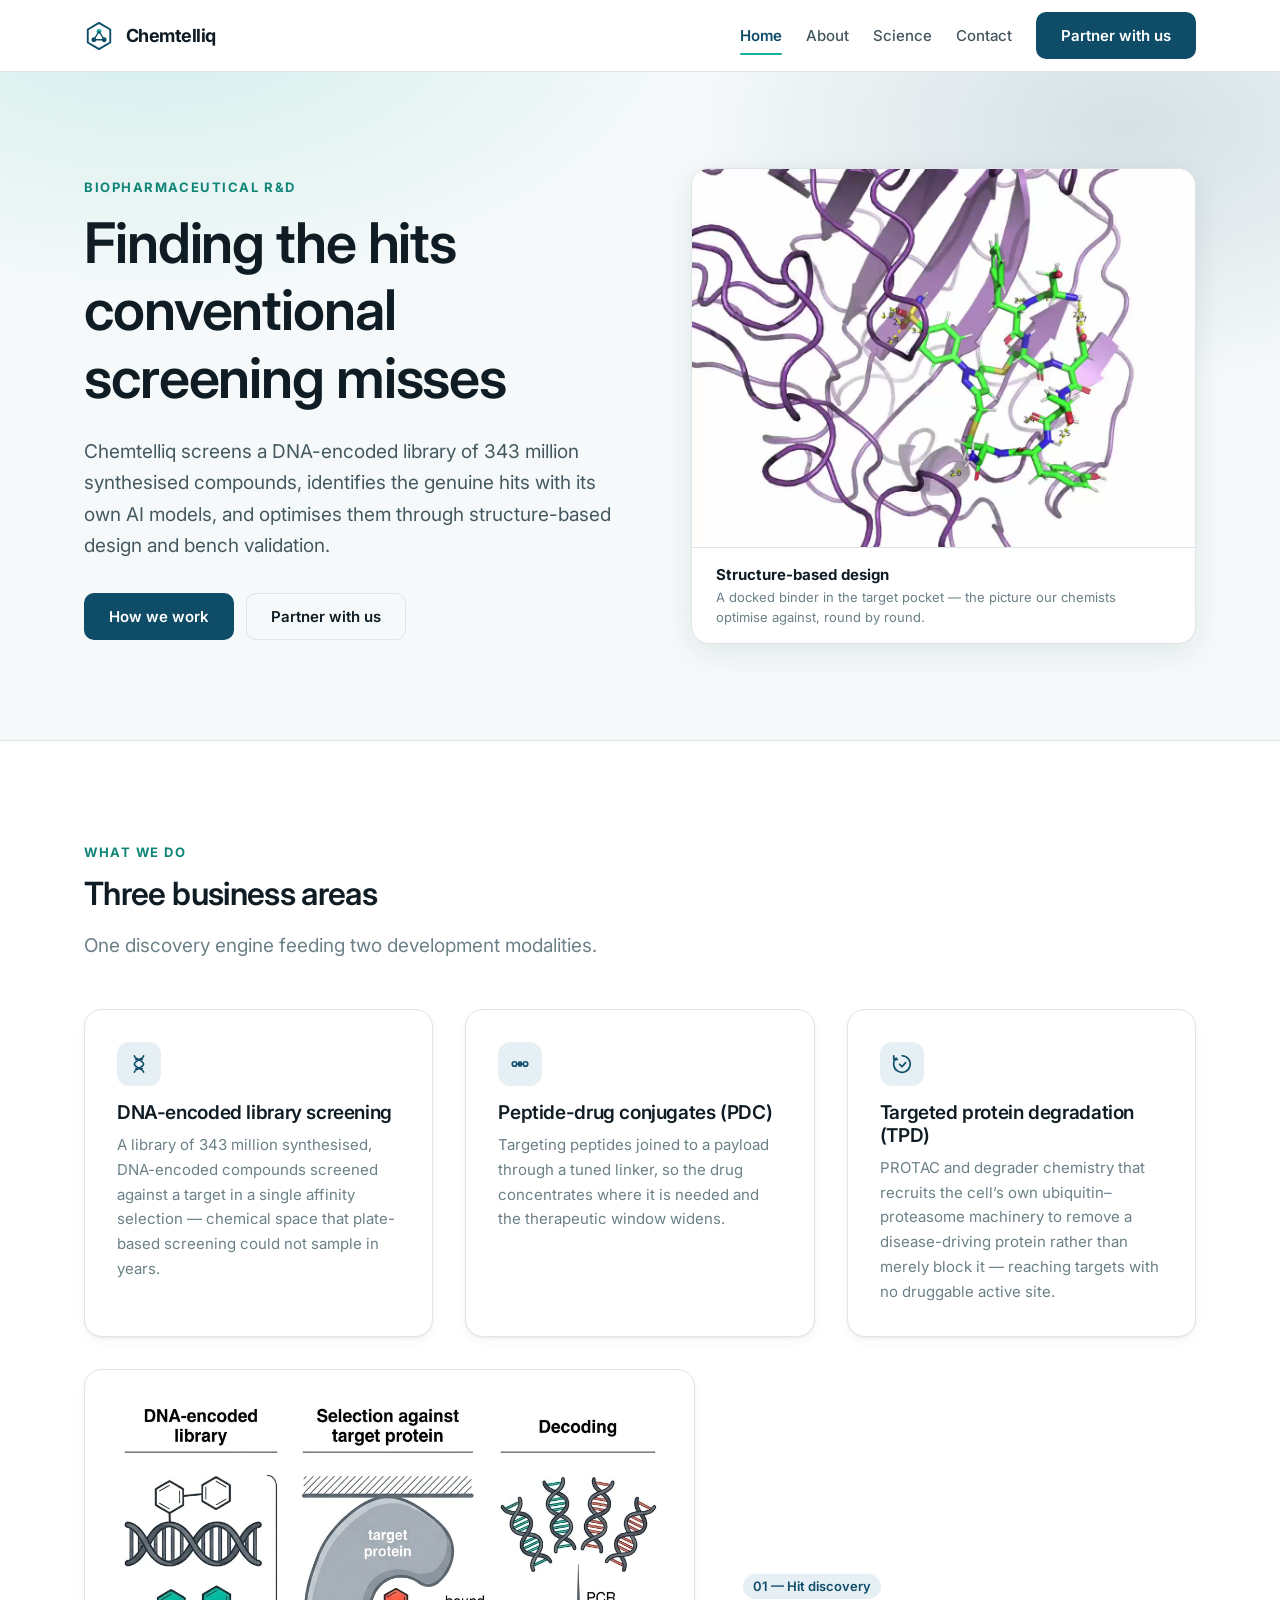
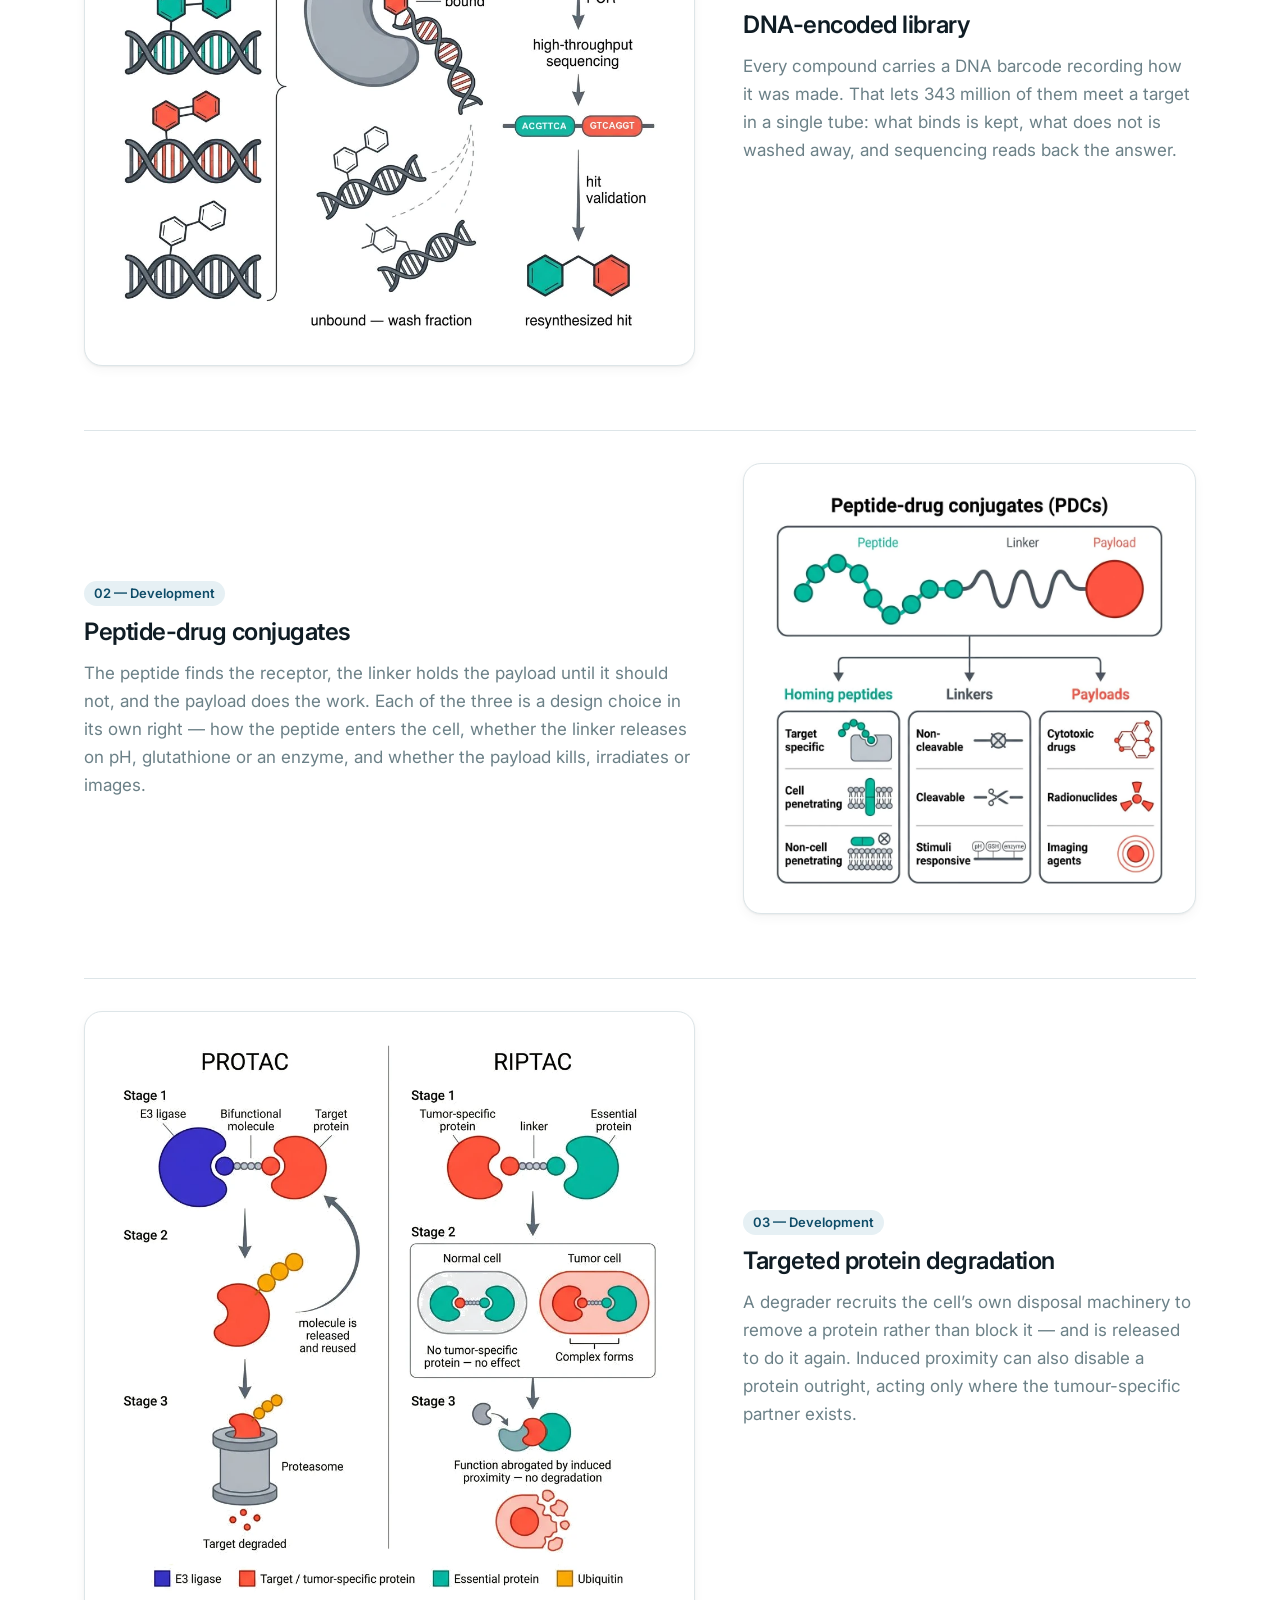
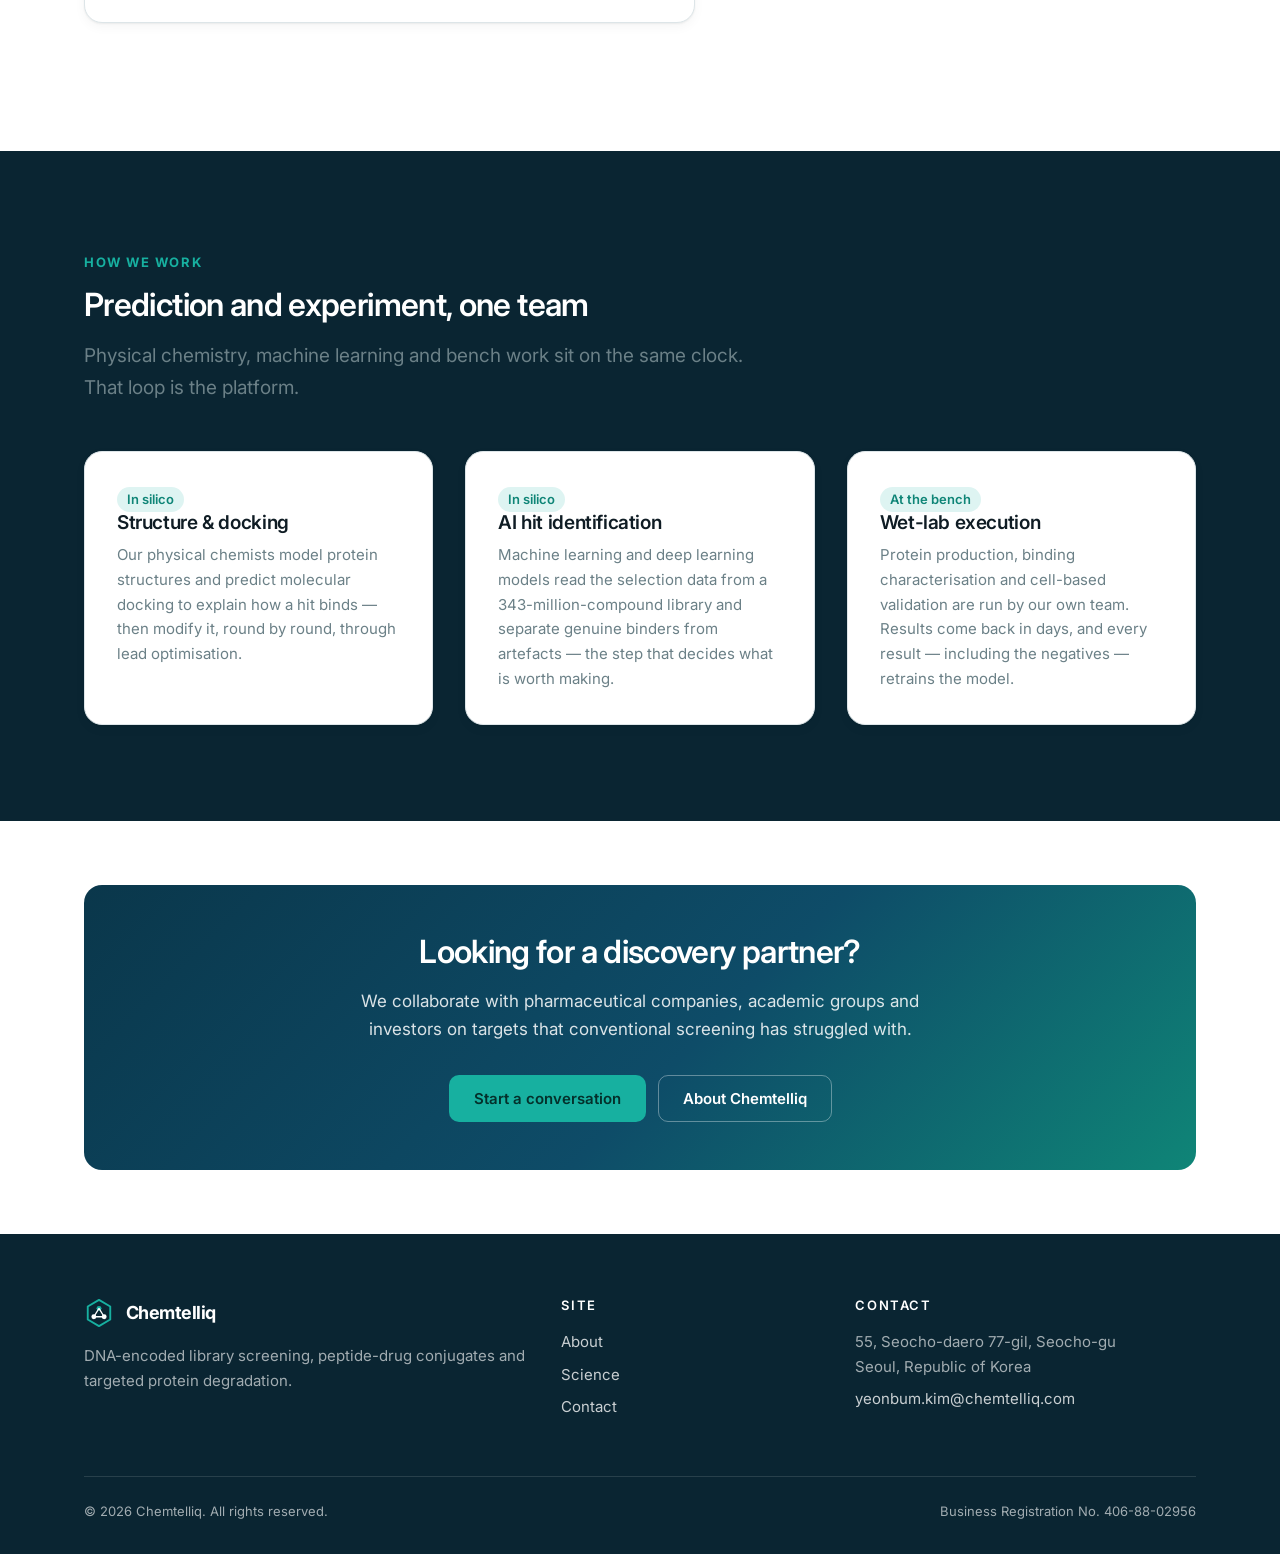
==== commit 9a0476ba: "Replace the PDC diagram with the fuller version The new figure keeps the peptide-linker-payload stru" ====
--- a/index.html
+++ b/index.html
@@ -155,18 +155,22 @@
 
         <figure class="explainer__row explainer__row--flip" data-reveal>
           <div class="explainer__media">
-            <img src="assets/img/pdc-structure.webp" width="956" height="620" loading="lazy" decoding="async"
-                 alt="A peptide-drug conjugate in three parts: a chain of linked circles
-                      labelled Peptide, tumour receptor binder; a short chain labelled
-                      Linker, cleavable; and a ring structure labelled Payload,
-                      cytotoxic drug.">
+            <img src="assets/img/pdc-structure.webp" width="1016" height="1012" loading="lazy" decoding="async"
+                 alt="A peptide-drug conjugate broken into three parts: a chain of linked
+                      beads labelled Peptide, a coiled Linker, and a filled circle
+                      labelled Payload. Below, each part is expanded. Homing peptides:
+                      target specific, cell penetrating, non-cell penetrating. Linkers:
+                      non-cleavable, cleavable, stimuli responsive to pH, GSH or enzymes.
+                      Payloads: cytotoxic drugs, radionuclides, imaging agents.">
           </div>
           <figcaption class="explainer__body">
             <span class="tag">02 &mdash; Development</span>
             <h3>Peptide-drug conjugates</h3>
             <p>The peptide finds the receptor, the linker holds the payload until it
-               should not, and the payload does the work. The conjugate stays intact in
-               circulation and comes apart only inside the target cell.</p>
+               should not, and the payload does the work. Each of the three is a design
+               choice in its own right &mdash; how the peptide enters the cell, whether
+               the linker releases on pH, glutathione or an enzyme, and whether the
+               payload kills, irradiates or images.</p>
           </figcaption>
         </figure>
 
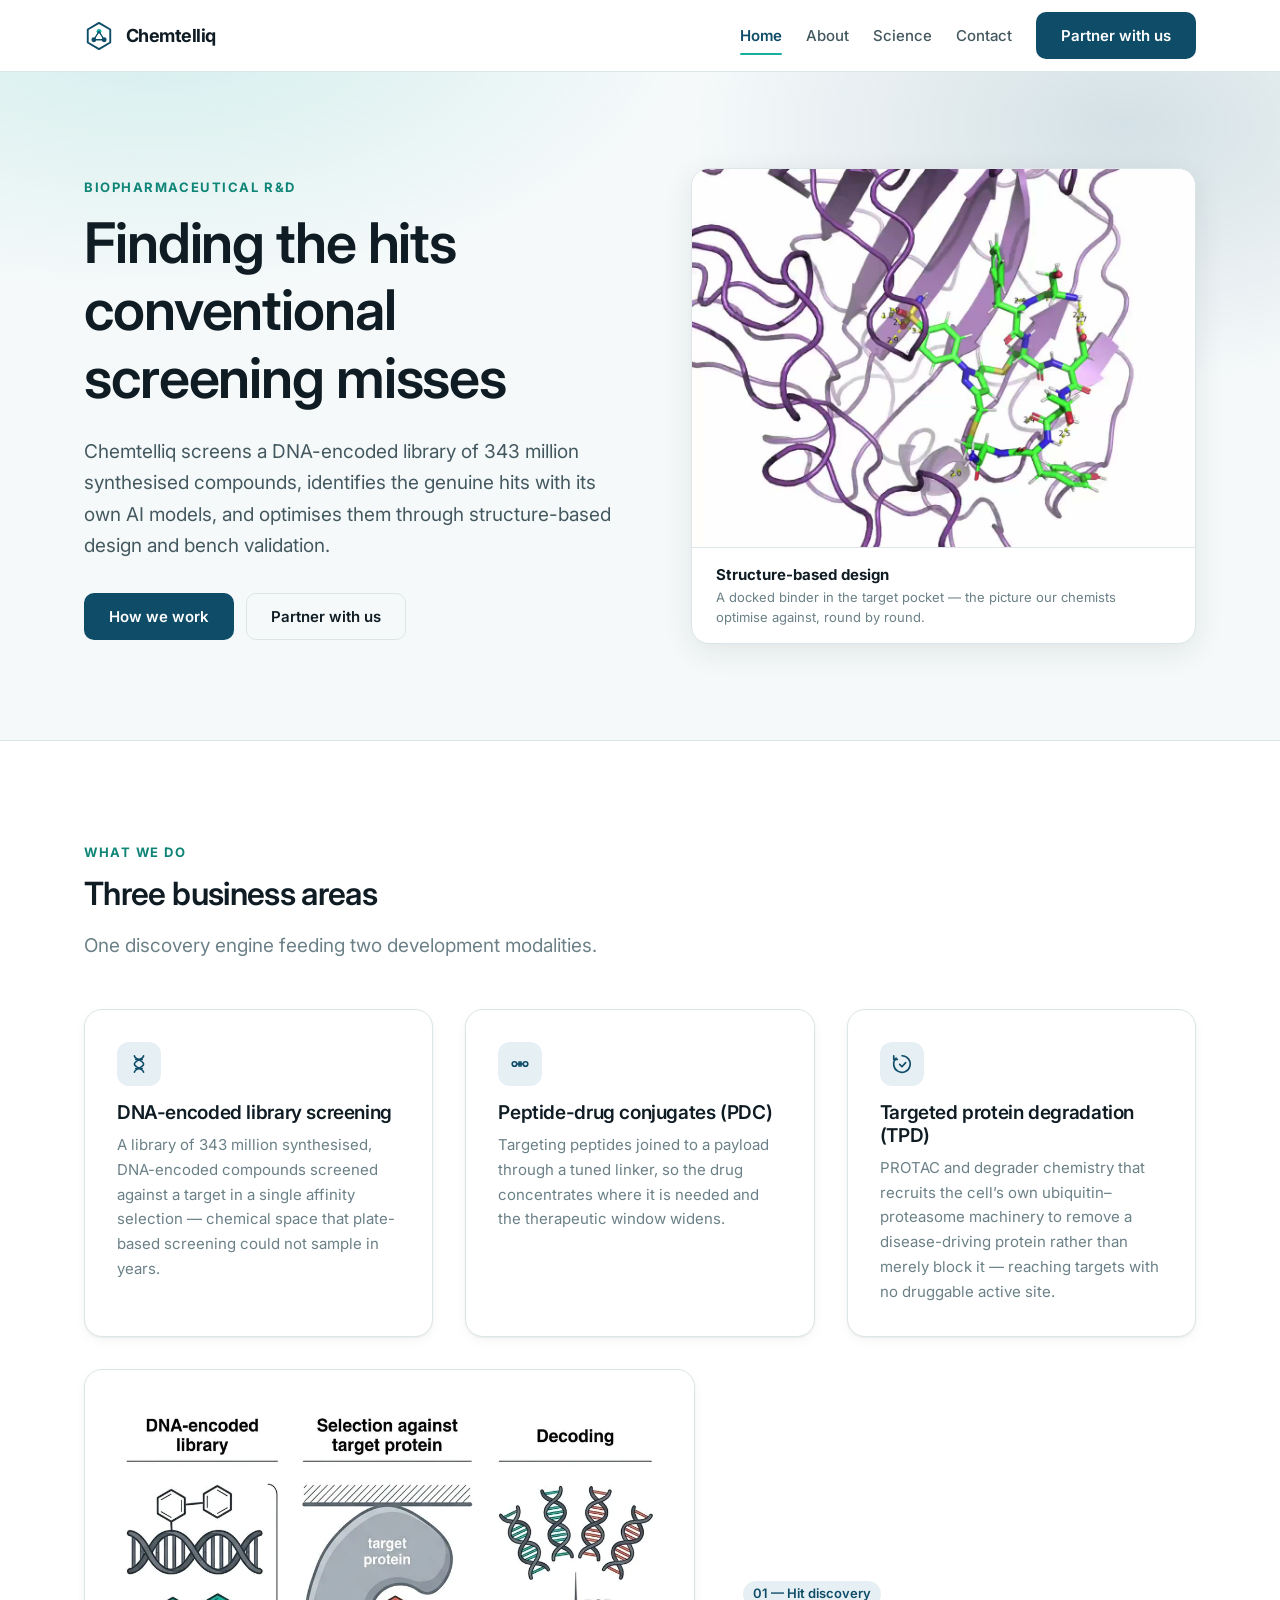
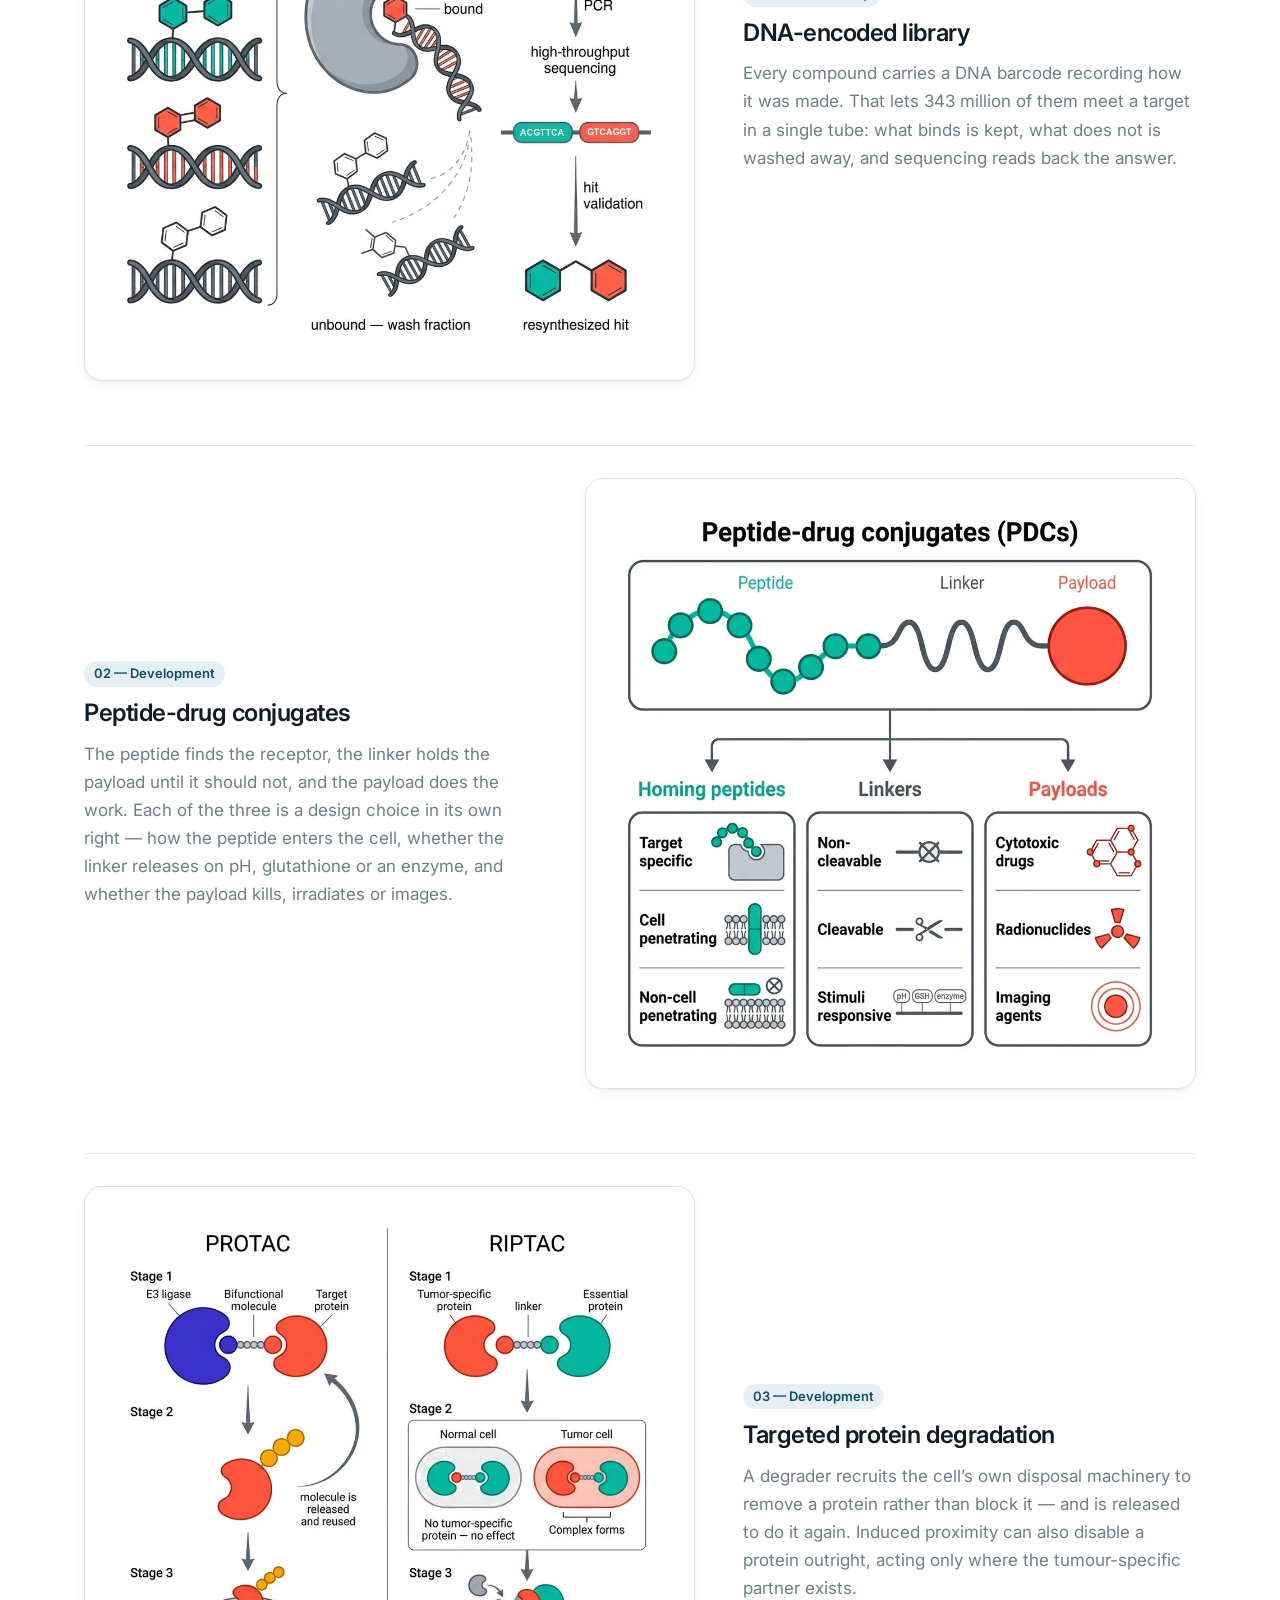
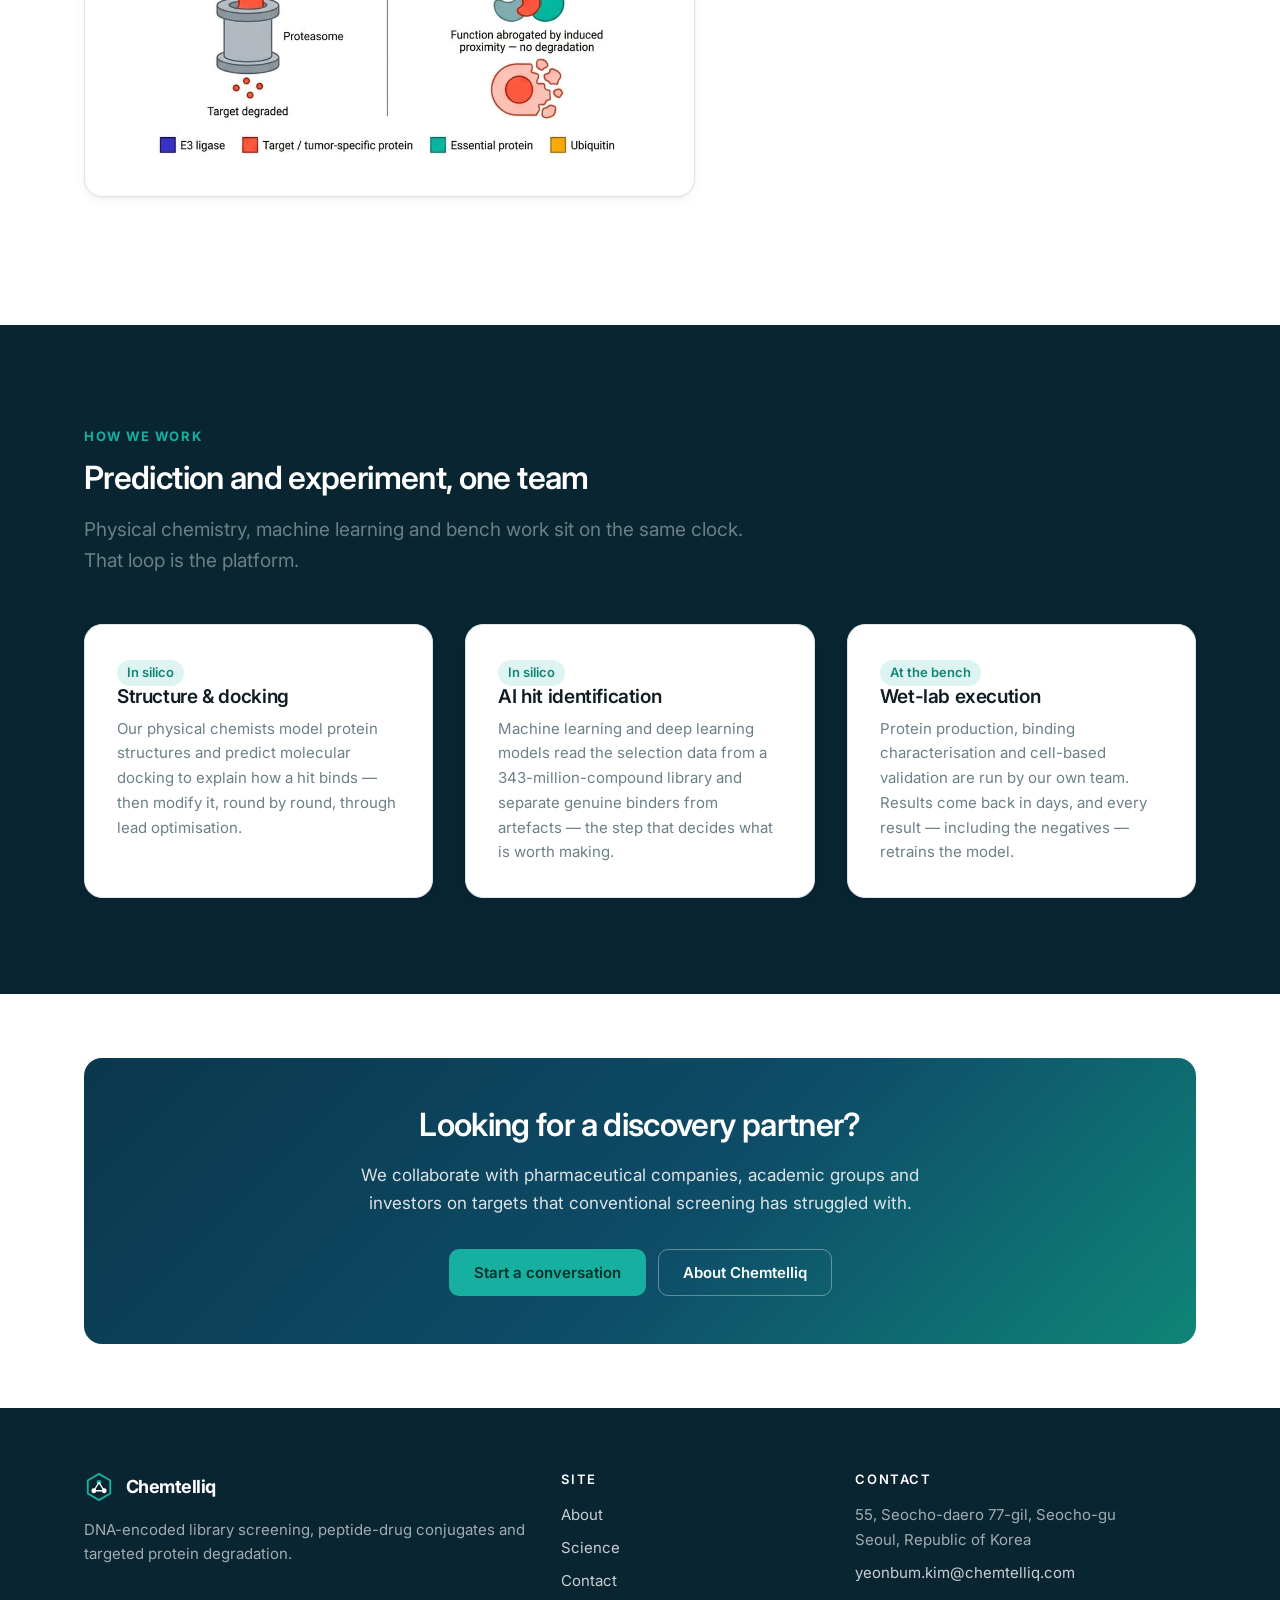
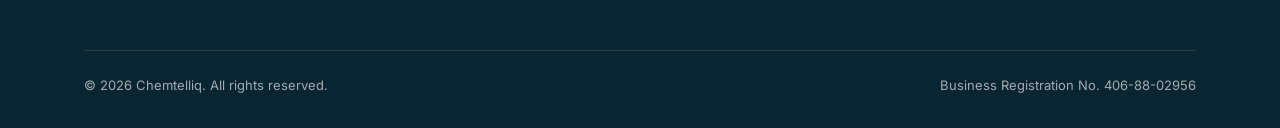
==== commit 1e200b3c: "Make the three modality figures render identically The PDC figure was coming out at 403px wide again" ====
--- a/index.html
+++ b/index.html
@@ -10,11 +10,11 @@
 <meta property="og:description" content="Chemtelliq is a biopharmaceutical R&amp;D company in Seoul discovering hits through DNA-encoded library screening and developing peptide-drug conjugates and targeted protein degraders.">
 <meta property="og:type" content="website">
 <meta property="og:url" content="https://www.chemtelliq.com/">
-<link rel="icon" href="assets/img/favicon.svg" type="image/svg+xml">
+<link rel="icon" href="/assets/img/favicon.svg" type="image/svg+xml">
 <link rel="preconnect" href="https://fonts.googleapis.com">
 <link rel="preconnect" href="https://fonts.gstatic.com" crossorigin>
 <link href="https://fonts.googleapis.com/css2?family=Inter:wght@400;500;600;700&display=swap" rel="stylesheet">
-<link rel="stylesheet" href="assets/css/main.css">
+<link rel="stylesheet" href="/assets/css/main.css">
 </head>
 <body>
 <a class="skip-link" href="#main">Skip to content</a>
@@ -22,7 +22,7 @@
 <!-- ===== Header ===== -->
 <header class="site-header">
   <div class="container">
-    <a class="brand" href="index.html">
+    <a class="brand" href="/">
       <svg class="brand__mark" viewBox="0 0 32 32" aria-hidden="true">
         <path d="M16 2 28 9v14L16 30 4 23V9z" fill="none" stroke="#0e4c68" stroke-width="2" stroke-linejoin="round"/>
         <circle cx="16" cy="11" r="2.6" fill="#17b0a0"/>
@@ -39,12 +39,12 @@
 
     <nav class="nav" id="site-nav" data-nav aria-label="Main">
       <ul class="nav__list">
-        <li><a class="nav__link" href="index.html" aria-current="page">Home</a></li>
-        <li><a class="nav__link" href="about.html">About</a></li>
-        <li><a class="nav__link" href="science.html">Science</a></li>
-        <li><a class="nav__link" href="contact.html">Contact</a></li>
+        <li><a class="nav__link" href="/" aria-current="page">Home</a></li>
+        <li><a class="nav__link" href="/about/">About</a></li>
+        <li><a class="nav__link" href="/science/">Science</a></li>
+        <li><a class="nav__link" href="/contact/">Contact</a></li>
       </ul>
-      <a class="btn btn--primary" href="contact.html">Partner with us</a>
+      <a class="btn btn--primary" href="/contact/">Partner with us</a>
     </nav>
   </div>
 </header>
@@ -65,15 +65,15 @@
           structure-based design and bench validation.
         </p>
         <div class="btn-row">
-          <a class="btn btn--primary" href="science.html">How we work</a>
-          <a class="btn btn--ghost" href="contact.html">Partner with us</a>
+          <a class="btn btn--primary" href="/science/">How we work</a>
+          <a class="btn btn--ghost" href="/contact/">Partner with us</a>
         </div>
       </div>
 
       <figure class="media-figure" data-reveal>
         <video
-          poster="assets/video/docking-1-poster.jpg"
-          src="assets/video/docking-1.mp4"
+          poster="/assets/video/docking-1-poster.jpg"
+          src="/assets/video/docking-1.mp4"
           autoplay muted loop playsinline preload="metadata"
           aria-label="A ligand bound in the pocket of a target protein, rotating slowly.
                       The protein backbone is drawn as a purple ribbon and the ligand as
@@ -135,7 +135,7 @@
 
         <figure class="explainer__row" data-reveal>
           <div class="explainer__media">
-            <img src="assets/img/del-workflow.webp" width="1000" height="974" loading="lazy" decoding="async"
+            <img src="/assets/img/del-workflow.webp" width="1000" height="1000" loading="lazy" decoding="async"
                  alt="Three stages side by side. DNA-encoded library: small molecules
                       each attached to a DNA double helix that encodes their structure.
                       Selection against target protein: the library is washed over an
@@ -155,7 +155,7 @@
 
         <figure class="explainer__row explainer__row--flip" data-reveal>
           <div class="explainer__media">
-            <img src="assets/img/pdc-structure.webp" width="1016" height="1012" loading="lazy" decoding="async"
+            <img src="/assets/img/pdc-structure.webp" width="1000" height="1000" loading="lazy" decoding="async"
                  alt="A peptide-drug conjugate broken into three parts: a chain of linked
                       beads labelled Peptide, a coiled Linker, and a filled circle
                       labelled Payload. Below, each part is expanded. Homing peptides:
@@ -176,7 +176,7 @@
 
         <figure class="explainer__row" data-reveal>
           <div class="explainer__media">
-            <img src="assets/img/tpd-protac-riptac.webp" width="999" height="1001" loading="lazy" decoding="async"
+            <img src="/assets/img/tpd-protac-riptac.webp" width="1000" height="1000" loading="lazy" decoding="async"
                  alt="Two approaches side by side. PROTAC: a bifunctional molecule brings
                       an E3 ligase and the target protein together, the target is
                       ubiquitinated and destroyed by the proteasome, and the molecule is
@@ -255,8 +255,8 @@
         <p>We collaborate with pharmaceutical companies, academic groups and investors
            on targets that conventional screening has struggled with.</p>
         <div class="btn-row">
-          <a class="btn btn--accent" href="contact.html">Start a conversation</a>
-          <a class="btn btn--on-dark" href="about.html">About Chemtelliq</a>
+          <a class="btn btn--accent" href="/contact/">Start a conversation</a>
+          <a class="btn btn--on-dark" href="/about/">About Chemtelliq</a>
         </div>
       </div>
     </div>
@@ -271,7 +271,7 @@
   <div class="container">
     <div class="footer__grid">
       <div class="footer__brand">
-        <a class="brand" href="index.html">
+        <a class="brand" href="/">
           <svg class="brand__mark" viewBox="0 0 32 32" aria-hidden="true">
             <path d="M16 2 28 9v14L16 30 4 23V9z" fill="none" stroke="#17b0a0" stroke-width="2" stroke-linejoin="round"/>
             <circle cx="16" cy="11" r="2.6" fill="#17b0a0"/>
@@ -287,9 +287,9 @@
       <div>
         <h4>Site</h4>
         <ul class="footer__list">
-          <li><a href="about.html">About</a></li>
-          <li><a href="science.html">Science</a></li>
-          <li><a href="contact.html">Contact</a></li>
+          <li><a href="/about/">About</a></li>
+          <li><a href="/science/">Science</a></li>
+          <li><a href="/contact/">Contact</a></li>
         </ul>
       </div>
 
@@ -312,6 +312,6 @@
   </div>
 </footer>
 
-<script src="assets/js/main.js" defer></script>
+<script src="/assets/js/main.js" defer></script>
 </body>
 </html>
--- a/assets/css/main.css
+++ b/assets/css/main.css
@@ -563,6 +563,9 @@
 
 @media (min-width: 880px) {
   .explainer__row { grid-template-columns: 1.35fr 1fr; gap: var(--sp-12); }
+  /* Flipping the sides has to flip the track widths too, or the figure lands in
+     the narrow column and renders noticeably smaller than its neighbours. */
+  .explainer__row--flip { grid-template-columns: 1fr 1.35fr; }
   .explainer__row--flip .explainer__media { order: 2; }
 }
 
